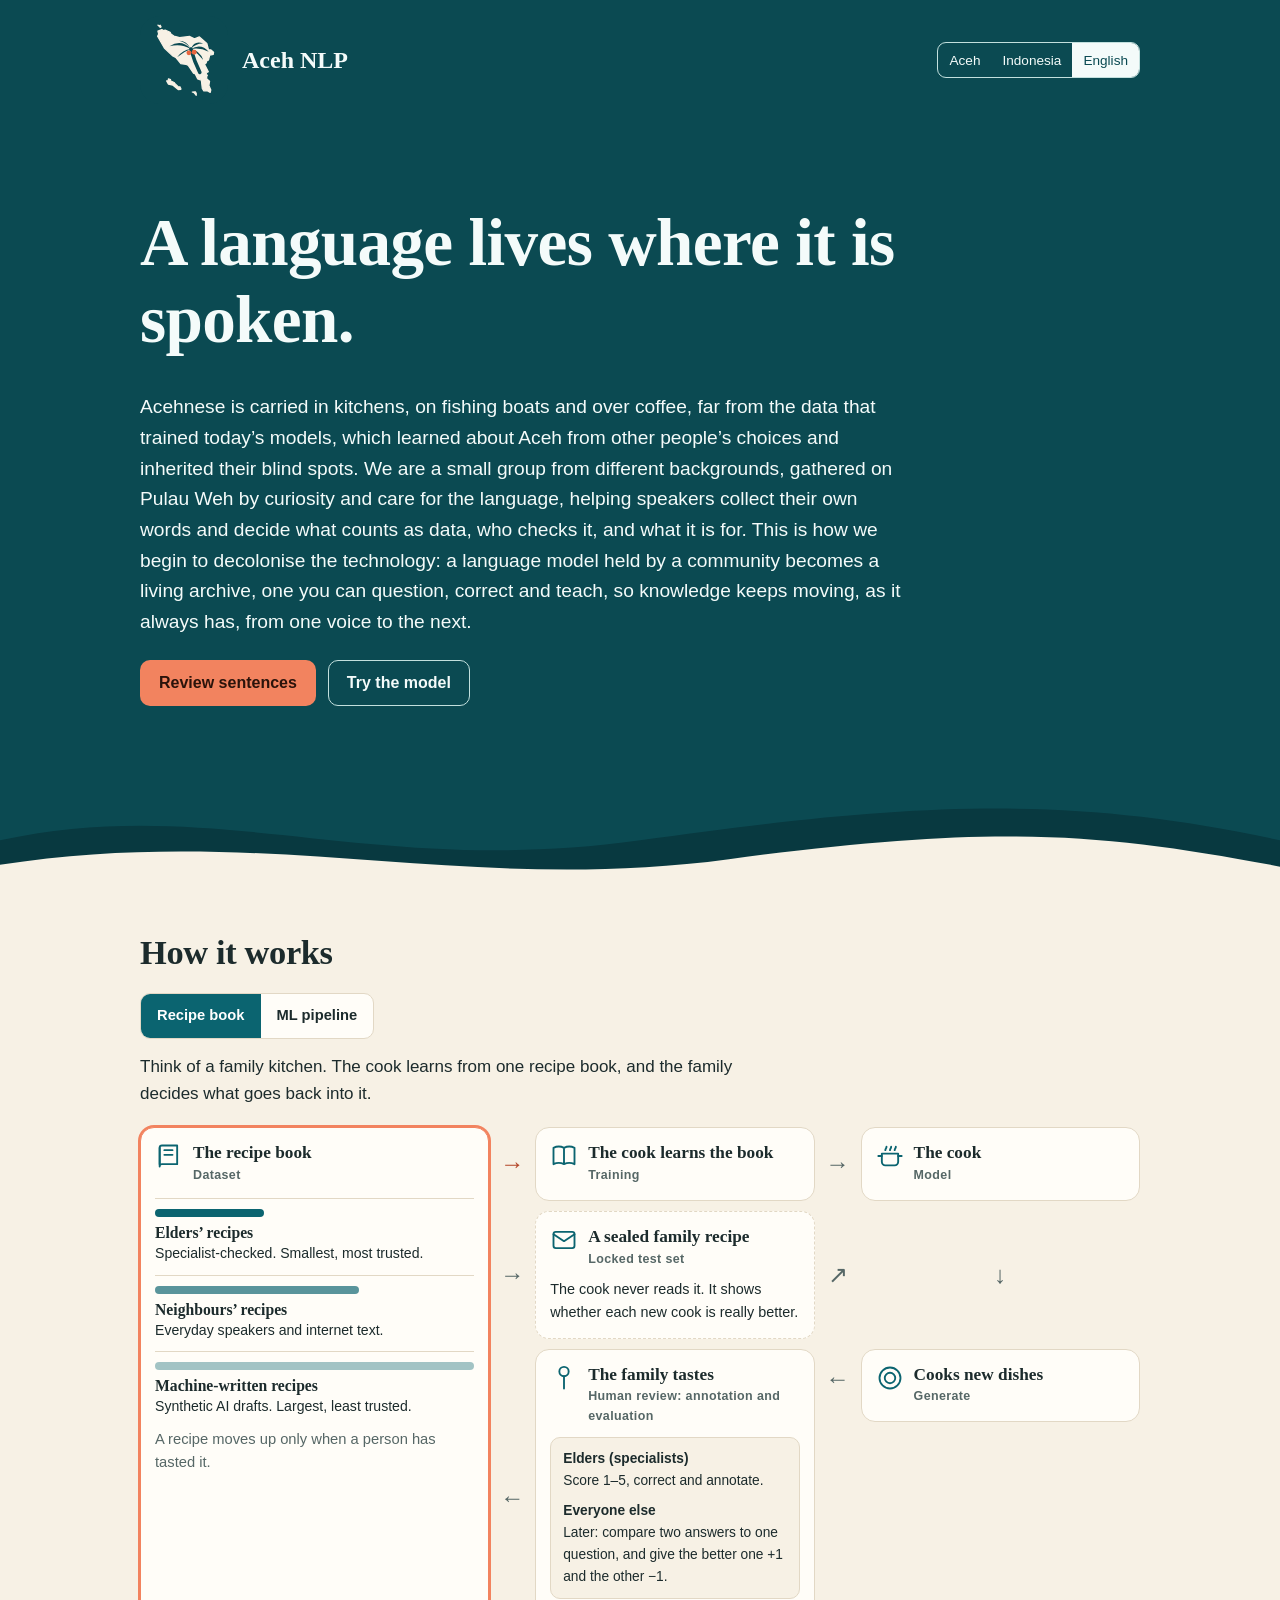
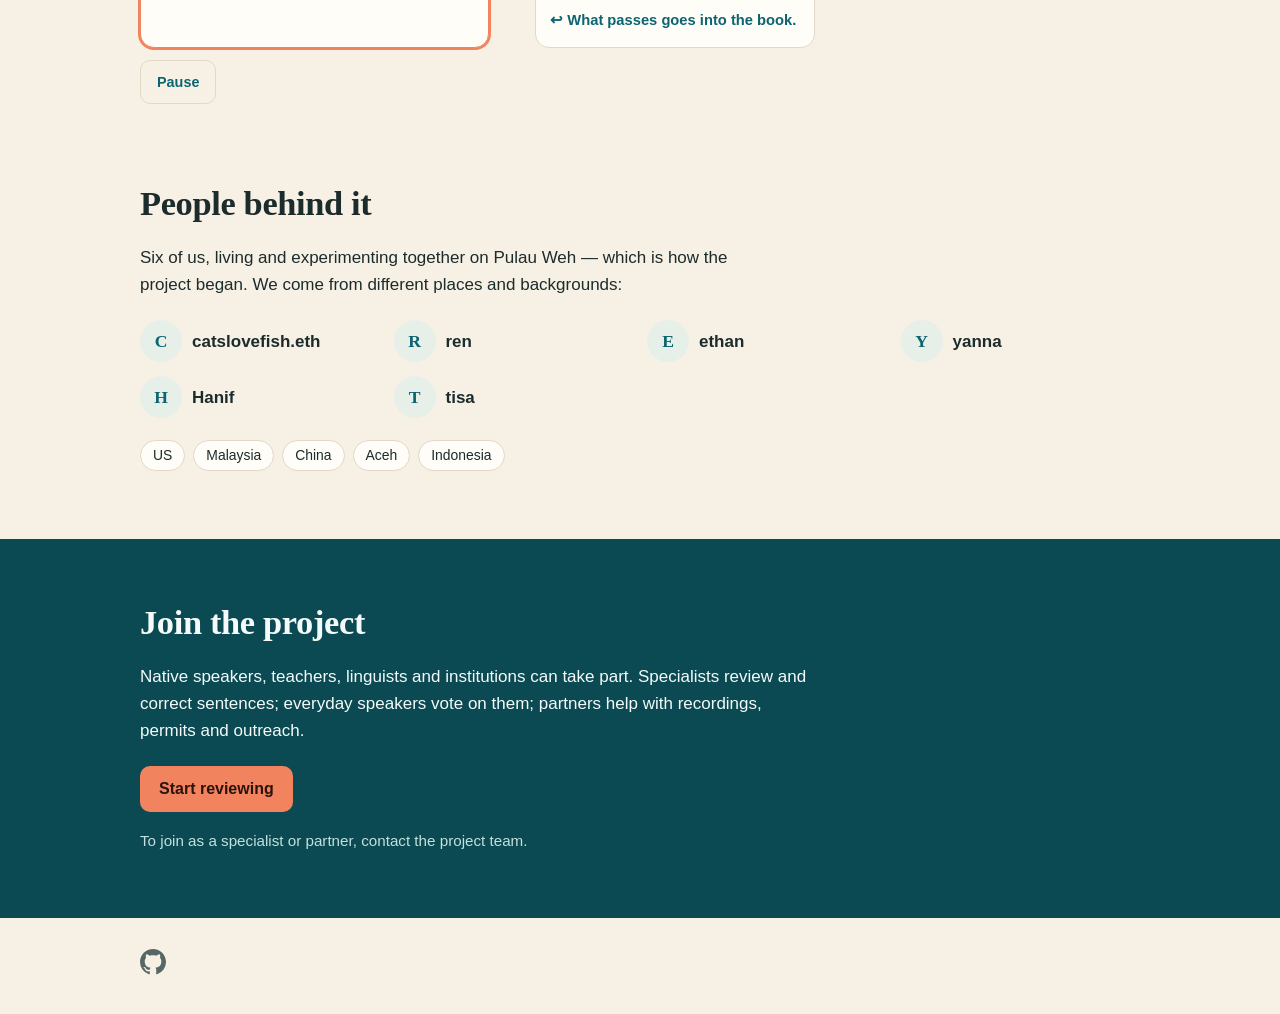
==== index.html @ 9fabf51b "Show review to specialists only, with a notice for everyone else Removes the +1/-1 controls from the" ====
<!doctype html>
<html lang="en">
<head>
<meta charset="utf-8">
<meta name="viewport" content="width=device-width, initial-scale=1">
<title>Aceh NLP</title>
<meta name="description" content="A language lives where it is spoken. A local-first project where Acehnese speakers gather their own words and decide what counts as data.">
<meta name="theme-color" content="#0b4a52">
<link rel="icon" type="image/svg+xml" href="/icon.svg">
<link rel="stylesheet" href="/style.css">
</head>
<body class="landing">
<div class="hero">
  <header class="topbar wrap">
    <a class="brand" href="/"><img src="/icon.svg" alt="" width="88" height="88"><span data-i18n="site.title">Aceh NLP</span></a>
    <nav>
      <span id="lang-switch" class="lang-switch" role="group" aria-label="Language"></span>
    </nav>
  </header>
  <p id="draft-notice" class="notice wrap-notice" hidden data-i18n="draft.notice">This Acehnese text is an AI draft awaiting correction by native speakers. If something is wrong, please help us fix it.</p>
  <div class="hero-body wrap">
    <h1 data-i18n="hero.title">A language lives where it is spoken.</h1>
    <p class="lead" data-i18n="hero.lead">Acehnese is carried in kitchens, on fishing boats and over coffee, far from the data that trained today’s models, which learned about Aceh from other people’s choices and inherited their blind spots. We are a small group from different backgrounds, gathered on Pulau Weh by curiosity and care for the language, helping speakers collect their own words and decide what counts as data, who checks it, and what it is for. This is how we begin to decolonise the technology: a language model held by a community becomes a living archive, one you can question, correct and teach, so knowledge keeps moving, as it always has, from one voice to the next.</p>
    <p class="cta-row">
      <a class="button coral" href="/app/#review" data-i18n="nav.review">Review sentences</a>
      <a class="button ghost" href="/app/#try" data-i18n="nav.try">Try the model</a>
    </p>
  </div>
  <svg class="shore" viewBox="0 0 1440 150" preserveAspectRatio="none" aria-hidden="true">
    <path class="wave-back" d="M0 92 C 240 42 420 132 720 92 S 1200 42 1440 92 V136 H0 Z"/>
    <path class="wave-front" d="M0 118 C 300 74 520 150 820 112 S 1240 84 1440 120 V170 H0 Z"/>
  </svg>
</div>

<main>
  <section id="how" class="wrap">
    <h2 data-i18n="how.title">How it works</h2>
    <input type="radio" name="how-view" id="view-story" class="sr-only" checked>
    <input type="radio" name="how-view" id="view-ml" class="sr-only">
    <div class="view-switch">
      <span class="sr-only" data-i18n="loop.view.label">View</span>
      <label for="view-story" data-i18n="loop.view.story">Recipe book</label>
      <label for="view-ml" data-i18n="loop.view.ml">ML pipeline</label>
    </div>
    <p class="step-text v-story" data-i18n="loop.intro">Think of a family kitchen. The cook learns from one recipe book, and the family decides what goes back into it.</p>
    <p class="step-text v-ml" data-i18n="loop.ml.intro">The same loop in standard machine-learning terms.</p>
    <div id="loop" class="flow">
      <article class="flow-box f-book" data-step="0">
        <div class="flow-head"><svg class="flow-icon" viewBox="0 0 24 24" aria-hidden="true"><path d="M4 5a2 2 0 0 1 2-2h13v16H6a2 2 0 0 0-2 2z"/><path d="M4 19V5"/><path d="M8 7h7M8 11h7"/></svg><div><h3 class="v-story" data-i18n="loop.book.title">The recipe book</h3><p class="flow-plain v-story" data-i18n="loop.book.plain">Dataset</p><h3 class="v-ml" data-i18n="loop.book.plain">Dataset</h3></div></div>
        <ul class="tabs-list">
          <li><span class="tab-bar" style="--w:34%"></span><b class="v-story" data-i18n="loop.t1.title">Elders’ recipes</b><b class="v-ml" data-i18n="loop.ml.t1">Layer 1: specialist</b><span data-i18n="loop.t1.text">Specialist-checked. Smallest, most trusted.</span></li>
          <li><span class="tab-bar" style="--w:64%"></span><b class="v-story" data-i18n="loop.t2.title">Neighbours’ recipes</b><b class="v-ml" data-i18n="loop.ml.t2">Layer 2: everyday</b><span data-i18n="loop.t2.text">Everyday speakers and internet text.</span></li>
          <li><span class="tab-bar" style="--w:100%"></span><b class="v-story" data-i18n="loop.t3.title">Machine-written recipes</b><b class="v-ml" data-i18n="loop.ml.t3">Layer 3: synthetic</b><span data-i18n="loop.t3.text">Synthetic AI drafts. Largest, least trusted.</span></li>
        </ul>
        <p class="muted flow-note v-story" data-i18n="loop.book.note">A recipe moves up only when a person has tasted it.</p>
        <p class="muted flow-note v-ml" data-i18n="loop.ml.note">A sentence moves up a layer only after human review.</p>
      </article>
      <span class="flow-arrow a1" data-from="0" aria-hidden="true"></span>
      <article class="flow-box f-learn" data-step="1"><div class="flow-head"><svg class="flow-icon" viewBox="0 0 24 24" aria-hidden="true"><path d="M3 5c3-1.5 6-1.5 9 0v14c-3-1.5-6-1.5-9 0zM21 5c-3-1.5-6-1.5-9 0v14c3-1.5 6-1.5 9 0z"/></svg><div><h3 class="v-story" data-i18n="loop.learn.title">The cook learns the book</h3><p class="flow-plain v-story" data-i18n="loop.learn.plain">Training</p><h3 class="v-ml" data-i18n="loop.learn.plain">Training</h3></div></div></article>
      <span class="flow-arrow a2" data-from="1" aria-hidden="true"></span>
      <article class="flow-box f-cook" data-step="2"><div class="flow-head"><svg class="flow-icon" viewBox="0 0 24 24" aria-hidden="true"><path d="M5 10h14v7a3 3 0 0 1-3 3H8a3 3 0 0 1-3-3z"/><path d="M2 12h3M19 12h3M8 7c0-1.5 1-1.5 1-3M12 7c0-1.5 1-1.5 1-3M16 7c0-1.5 1-1.5 1-3"/></svg><div><h3 class="v-story" data-i18n="loop.cook.title">The cook</h3><p class="flow-plain v-story" data-i18n="loop.cook.plain">Model</p><h3 class="v-ml" data-i18n="loop.cook.plain">Model</h3></div></div></article>
      <span class="flow-arrow a3" data-from="3" aria-hidden="true"></span>
      <article class="flow-box f-seal" data-step="3">
        <div class="flow-head"><svg class="flow-icon" viewBox="0 0 24 24" aria-hidden="true"><rect x="3" y="5" width="18" height="14" rx="2"/><path d="M3 7l9 6 9-6"/></svg><div><h3 class="v-story" data-i18n="loop.seal.title">A sealed family recipe</h3><p class="flow-plain v-story" data-i18n="loop.seal.plain">Locked test set</p><h3 class="v-ml" data-i18n="loop.seal.plain">Locked test set</h3></div></div>
        <p class="flow-text v-story" data-i18n="loop.seal.text">The cook never reads it. It shows whether each new cook is really better.</p>
        <p class="flow-text v-ml" data-i18n="loop.ml.seal">Held back from training. Scores each new model.</p>
      </article>
      <span class="flow-arrow a4" data-from="3" aria-hidden="true"></span>
      <span class="flow-arrow a5" data-from="2" aria-hidden="true"></span>
      <article class="flow-box f-dish" data-step="4"><div class="flow-head"><svg class="flow-icon" viewBox="0 0 24 24" aria-hidden="true"><circle cx="12" cy="12" r="9"/><circle cx="12" cy="12" r="4.5"/></svg><div><h3 class="v-story" data-i18n="loop.dish.title">Cooks new dishes</h3><p class="flow-plain v-story" data-i18n="loop.dish.plain">Generate</p><h3 class="v-ml" data-i18n="loop.dish.plain">Generate</h3></div></div></article>
      <span class="flow-arrow a7" data-from="4" aria-hidden="true"></span>
      <article class="flow-box f-taste" data-step="5">
        <div class="flow-head"><svg class="flow-icon" viewBox="0 0 24 24" aria-hidden="true"><ellipse cx="12" cy="6.5" rx="4" ry="4"/><path d="M12 10.5V21"/></svg><div><h3 class="v-story" data-i18n="loop.taste.title">The family tastes</h3><p class="flow-plain v-story" data-i18n="loop.taste.plain">Human review: annotation and evaluation</p><h3 class="v-ml" data-i18n="loop.taste.plain">Human review: annotation and evaluation</h3></div></div>
        <div class="taste-box">
          <p><b class="v-story" data-i18n="loop.elders.title">Elders (specialists)</b><b class="v-ml" data-i18n="loop.ml.elders">Specialists</b><span data-i18n="loop.elders.text">Score 1–5, correct and annotate.</span></p>
          <p><b class="v-story" data-i18n="loop.others.title">Everyone else</b><b class="v-ml" data-i18n="loop.ml.others">Everyday speakers</b><span data-i18n="loop.others.text">Later: compare two answers to one question, and give the better one +1 and the other −1.</span></p>
        </div>
        <p class="flow-return"><span aria-hidden="true">↩</span> <span class="v-story" data-i18n="loop.return">What passes goes into the book.</span><span class="v-ml" data-i18n="loop.ml.return">Reviewed data returns to the dataset.</span></p>
      </article>
      <span class="flow-arrow a6" data-from="5" aria-hidden="true"></span>
    </div>
    <button type="button" id="loop-toggle" class="loop-toggle" data-i18n="loop.pause">Pause</button>
  </section>

  <section id="people" class="wrap">
    <h2 data-i18n="people.title">People behind it</h2>
    <p class="narrow-text" data-i18n="people.intro">Six of us, living and experimenting together on Pulau Weh — which is how the project began. We come from different places and backgrounds:</p>
    <ul class="people">
      <li><span class="avatar" aria-hidden="true">C</span>catslovefish.eth</li>
      <li><span class="avatar" aria-hidden="true">R</span>ren</li>
      <li><span class="avatar" aria-hidden="true">E</span>ethan</li>
      <li><span class="avatar" aria-hidden="true">Y</span>yanna</li>
      <li><span class="avatar" aria-hidden="true">H</span>Hanif</li>
      <li><span class="avatar" aria-hidden="true">T</span>tisa</li>
    </ul>
    <p class="tags"><span>US</span><span>Malaysia</span><span>China</span><span>Aceh</span><span>Indonesia</span></p>
  </section>

  <section id="join" class="join">
    <div class="wrap narrow">
      <h2 data-i18n="join.title">Join the project</h2>
      <p data-i18n="join.p">Native speakers, teachers, linguists and institutions can take part. Specialists review and correct sentences; everyday speakers vote on them; partners help with recordings, permits and outreach.</p>
      <p class="cta-row"><a class="button coral" href="/app/#review" data-i18n="join.cta">Start reviewing</a></p>
      <p class="join-contact" data-i18n="join.contact">To join as a specialist or partner, contact the project team.</p>
    </div>
  </section>
</main>

<footer class="site-footer wrap">
  <a class="github-link" href="https://github.com/orgs/aceh-nlp/repositories" aria-label="GitHub" title="GitHub">
    <svg viewBox="0 0 16 16" width="26" height="26" aria-hidden="true"><path fill="currentColor" d="M8 0c4.42 0 8 3.58 8 8a8.013 8.013 0 0 1-5.45 7.59c-.4.08-.55-.17-.55-.38 0-.27.01-1.13.01-2.2 0-.75-.25-1.23-.54-1.48 1.78-.2 3.65-.88 3.65-3.95 0-.88-.31-1.59-.82-2.15.08-.2.36-1.02-.08-2.12 0 0-.67-.22-2.2.82-.64-.18-1.32-.27-2-.27-.68 0-1.36.09-2 .27-1.53-1.03-2.2-.82-2.2-.82-.44 1.1-.16 1.92-.08 2.12-.51.56-.82 1.28-.82 2.15 0 3.06 1.86 3.75 3.64 3.95-.23.2-.44.55-.51 1.07-.46.21-1.61.55-2.33-.66-.15-.24-.6-.83-1.23-.82-.67.01-.27.38.01.53.34.19.73.9.82 1.13.16.45.68 1.31 2.69.94 0 .67.01 1.3.01 1.49 0 .21-.15.45-.55.38A7.995 7.995 0 0 1 0 8c0-4.42 3.58-8 8-8Z"/></svg>
  </a>
</footer>
<script src="/strings.js"></script>
<script src="/loop.js"></script>
</body>
</html>
---- style.css ----
/* Island: deep sea teal, warm sand, coral. System fonts only, so the page stays
   light on mobile data and every Acehnese diacritic renders. */
:root {
  --sea: #0b4a52; --sea-deep: #083940; --on-sea: #f4fbfa; --on-sea-muted: #c3e0de;
  --coral: #f2835f; --on-coral: #2b130b;
  --bg: #f7f1e5; --card: #fffdf8; --fg: #1c2b2c; --muted: #566766;
  --accent: #0b6470; --on-accent: #ffffff; --border: #e2d8c5; --tint: #e7efe9;
  --coral-ink: #b4472a;
  --serif: "Iowan Old Style", "Palatino Linotype", Palatino, Georgia, serif;
  --sans: -apple-system, "Segoe UI", Roboto, "Helvetica Neue", Arial, sans-serif;
}
@media (prefers-color-scheme: dark) {
  :root {
    --bg: #0e1f21; --card: #162d30; --fg: #eef4f2; --muted: #a2b6b4;
    --accent: #6fd0c8; --on-accent: #06282b; --border: #2b4649; --tint: #1b383b;
    --coral-ink: #f2835f;
  }
}
* { box-sizing: border-box; }
html { -webkit-text-size-adjust: 100%; }
body { margin: 0; background: var(--bg); color: var(--fg); font: 17px/1.6 var(--sans); }
[hidden] { display: none !important; }
.wrap { max-width: 1040px; margin-inline: auto; padding-inline: 20px; }
/* Same left edge as every other section; only the line length is limited. */
.narrow > * { max-width: 680px; }
.narrow-text { max-width: 640px; }
h1, h2 { font-family: var(--serif); font-weight: 600; line-height: 1.15; letter-spacing: -.01em; }
h2 { font-size: clamp(1.6rem, 4vw, 2.15rem); margin: 0 0 .6em; }
h3 { font-size: 1rem; margin: 18px 0 4px; }
section { padding-block: clamp(24px, 4vw, 40px); }
.muted { color: var(--muted); font-size: .92rem; }
a { color: var(--accent); }
:focus-visible { outline: 3px solid var(--accent); outline-offset: 2px; }
.hero :focus-visible, .join :focus-visible { outline-color: var(--on-sea); }

/* buttons */
button, .button {
  display: inline-flex; align-items: center; justify-content: center; min-height: 46px;
  padding: 10px 18px; border: 1px solid transparent; border-radius: 10px; text-align: center;
  background: var(--accent); color: var(--on-accent); font: 600 1rem var(--sans);
  text-decoration: none; cursor: pointer;
}
button:hover, .button:hover { filter: brightness(1.08); }
button:disabled { opacity: .5; cursor: default; filter: none; }
.button.coral { background: var(--coral); color: var(--on-coral); }
.button.ghost { background: transparent; color: var(--on-sea); border-color: var(--on-sea-muted); }
.linklike { background: none; color: var(--accent); padding: 4px 0; min-height: 0; font-weight: 500; }
.cta-row { display: flex; gap: 12px; flex-wrap: wrap; margin-top: 22px; }

/* top bar */
.topbar { display: flex; justify-content: space-between; align-items: center; gap: 10px 16px; flex-wrap: wrap; padding-block: 16px; }
.topbar nav { display: flex; align-items: center; gap: 8px 18px; flex-wrap: wrap; }
.topbar nav a { text-decoration: none; font-weight: 500; }
.brand { display: inline-flex; align-items: center; gap: 14px; font: 700 1.5rem var(--serif); text-decoration: none; color: inherit; }
.brand img { display: block; border-radius: 19px; }
.lang-switch { display: inline-flex; border: 1px solid var(--border); border-radius: 9px; overflow: hidden; }
.lang-switch button {
  min-height: 34px; padding: 4px 11px; border: 0; border-radius: 0; font-size: .85rem; font-weight: 500;
  background: transparent; color: inherit;
}
.lang-switch button[aria-pressed="true"] { background: var(--accent); color: var(--on-accent); }

/* hero */
.hero { position: relative; background: var(--sea); color: var(--on-sea); }
.hero .topbar nav a, .hero .brand { color: var(--on-sea); }
.hero .lang-switch { border-color: var(--on-sea-muted); }
.hero .lang-switch button[aria-pressed="true"] { background: var(--on-sea); color: var(--sea); }
.hero-body { padding-block: clamp(32px, 8vw, 84px) clamp(96px, 15vw, 170px); }
.hero h1 { font-size: clamp(2.3rem, 7vw, 4.2rem); margin: 0 0 .5em; max-width: 13em; }
.lead { font-size: clamp(1.05rem, 2.2vw, 1.2rem); max-width: 40em; color: var(--on-sea); margin: 0; }
.shore { position: absolute; inset: auto 0 -2px; width: 100%; height: clamp(60px, 11vw, 150px); display: block; overflow: visible; }
.wave-back { fill: var(--sea-deep); }
.wave-front { fill: var(--bg); }
.notice {
  background: var(--card); color: var(--fg); border: 1px solid var(--border); border-left: 4px solid var(--coral);
  border-radius: 8px; padding: 10px 14px; font-size: .92rem;
}
.wrap-notice { max-width: 1000px; margin: 4px auto 0; width: calc(100% - 40px); }

/* sample review */
.demo-card, #card {
  background: var(--card); border: 1px solid var(--border); border-radius: 16px; padding: clamp(20px, 4vw, 32px);
}
.eyebrow { margin: 0 0 8px; font-size: .78rem; font-weight: 700; letter-spacing: .07em; text-transform: uppercase; color: var(--muted); }
.sentence { font: 600 clamp(1.45rem, 4.2vw, 2rem)/1.3 var(--serif); margin: 0 0 8px; overflow-wrap: anywhere; }
.demo-question { margin: 20px 0 0; font-weight: 600; }
.demo-votes { display: flex; gap: 10px; margin: 10px 0 0; }
.button.vote { flex: 1; font-size: 1.15rem; }

/* "How it works": the recipe book loop, laid out like the training diagram */
.sr-only { position: absolute; width: 1px; height: 1px; margin: -1px; padding: 0; overflow: hidden; clip-path: inset(50%); white-space: nowrap; border: 0; }
/* the view switch is two radio buttons, so it works without JavaScript */
#view-story:checked ~ .v-ml, #view-story:checked ~ .flow .v-ml,
#view-ml:checked ~ .v-story, #view-ml:checked ~ .flow .v-story { display: none; }
.view-switch { display: inline-flex; margin-bottom: 14px; border: 1px solid var(--border); border-radius: 10px; overflow: hidden; background: var(--card); }
.view-switch label { margin: 0; padding: 9px 16px; min-height: 44px; display: flex; align-items: center; font-weight: 600; font-size: .92rem; cursor: pointer; }
#view-story:checked ~ .view-switch label[for="view-story"],
#view-ml:checked ~ .view-switch label[for="view-ml"] { background: var(--accent); color: var(--on-accent); }
#view-story:focus-visible ~ .view-switch label[for="view-story"],
#view-ml:focus-visible ~ .view-switch label[for="view-ml"] { outline: 3px solid var(--coral); outline-offset: -3px; }
.step-text { margin: 0 0 20px; max-width: 640px; }
.flow {
  display: grid; gap: 10px 8px; align-items: stretch;
  grid-template-columns: minmax(230px, 1.25fr) 30px minmax(0, 1fr) 30px minmax(0, 1fr);
  grid-template-areas:
    "book a1 learn a2 cook"
    "book a3 seal  a4 a5"
    "book a6 taste a7 dish";
}
.f-book { grid-area: book; } .f-learn { grid-area: learn; } .f-cook { grid-area: cook; }
.f-seal { grid-area: seal; } .f-dish { grid-area: dish; } .f-taste { grid-area: taste; }
.a1 { grid-area: a1; } .a2 { grid-area: a2; } .a3 { grid-area: a3; } .a4 { grid-area: a4; }
.a5 { grid-area: a5; } .a6 { grid-area: a6; } .a7 { grid-area: a7; }
.flow-box {
  min-width: 0; background: var(--card); border: 1px solid var(--border); border-radius: 14px; padding: 14px;
  transition: border-color .3s ease, box-shadow .3s ease;
}
.flow-box.is-current { border-color: var(--coral); box-shadow: 0 0 0 2px var(--coral); }
.f-seal { border-style: dashed; }
.f-dish { align-self: start; }
.flow-head { display: flex; gap: 10px; align-items: flex-start; }
.flow-head h3 { margin: 0; font: 600 1.08rem/1.25 var(--serif); }
.flow-icon { flex: none; width: 28px; height: 28px; fill: none; stroke: var(--accent); stroke-width: 1.6; stroke-linecap: round; stroke-linejoin: round; }
.flow-plain { margin: 2px 0 0; font-size: .78rem; font-weight: 600; letter-spacing: .03em; color: var(--muted); }
.flow-text { margin: 8px 0 0; font-size: .9rem; }
.tabs-list { list-style: none; margin: 12px 0 8px; padding: 0; display: grid; gap: 10px; }
.tabs-list li { display: block; padding-top: 10px; border-top: 1px solid var(--border); font-size: .88rem; }
.tabs-list b { display: block; font: 600 .98rem var(--serif); }
.tab-bar { display: block; height: 8px; width: var(--w); margin-bottom: 7px; border-radius: 4px; background: var(--accent); }
.tabs-list li:nth-child(2) .tab-bar { opacity: .68; }
.tabs-list li:nth-child(3) .tab-bar { opacity: .38; }
.flow-note { margin: 10px 0 0; }
.taste-box { display: grid; gap: 8px; margin-top: 10px; padding: 10px 12px; background: var(--bg); border: 1px solid var(--border); border-radius: 10px; }
.taste-box p { margin: 0; font-size: .86rem; }
.taste-box b { display: block; }
.flow-return { margin: 10px 0 0; font-weight: 600; font-size: .92rem; color: var(--accent); }
.flow-arrow { display: grid; place-items: center; color: var(--muted); font-size: 1.5rem; line-height: 1; transition: color .3s ease; }
.flow-arrow::before { content: "→"; }
.flow-arrow.is-current { color: var(--coral-ink); }
.a3::before { content: "→"; }
.a4::before { content: "↗"; }
.a5::before { content: "↓"; }
.a6::before, .a7::before { content: "←"; }
.a7 { align-items: start; padding-top: 18px; }
.loop-toggle { display: none; margin: 12px 0 0; min-height: 44px; padding: 6px 16px; background: transparent; color: var(--accent); border-color: var(--border); font-size: .9rem; }
.flow.is-animated + .loop-toggle { display: inline-flex; }
@media (max-width: 860px) {
  .flow {
    grid-template-columns: minmax(0, 1fr); gap: 6px;
    grid-template-areas: "book" "a1" "learn" "a2" "cook" "a5" "dish" "a7" "taste" "seal";
  }
  .a3, .a4, .a6 { display: none; }
  .flow-arrow::before, .a5::before, .a7::before { content: "↓"; }
  .f-seal { margin-top: 12px; }
  .a7 { padding-top: 0; }
}

/* people */
.people { list-style: none; padding: 0; margin: 22px 0; display: grid; grid-template-columns: repeat(auto-fill, minmax(190px, 1fr)); gap: 14px; }
.people li { display: flex; align-items: center; gap: 10px; font-weight: 600; min-width: 0; overflow-wrap: anywhere; }
.avatar { flex: none; width: 42px; height: 42px; border-radius: 50%; display: grid; place-items: center; background: var(--tint); color: var(--accent); font: 600 1.1rem var(--serif); }
.tags { display: flex; flex-wrap: wrap; gap: 8px; margin: 0; }
.tags span { padding: 3px 12px; border: 1px solid var(--border); border-radius: 999px; background: var(--card); font-size: .87rem; }

/* join band */
.join { background: var(--sea); color: var(--on-sea); margin-top: 28px; padding-block: clamp(36px, 7vw, 64px); }
.join-contact { color: var(--on-sea-muted); font-size: .95rem; margin-bottom: 0; }
.site-footer { display: flex; flex-wrap: wrap; gap: 8px 20px; padding-block: 22px 30px; font-size: .88rem; }
.github-link { display: inline-flex; align-items: center; justify-content: center; width: 44px; height: 44px; margin-left: -9px; color: var(--muted); }
.github-link:hover { color: var(--accent); }

/* tool page */
.tool .topbar { border-bottom: 1px solid var(--border); }
.tool .wrap { max-width: 760px; }
.tool .brand { color: var(--fg); }
.tool .topbar nav a { color: var(--accent); }
.tool .wrap-notice { max-width: 720px; margin-top: 12px; }
#whoami { margin-top: 10px; min-height: 1.2em; }
.tabs { display: flex; gap: 6px; margin-top: 8px; border-bottom: 1px solid var(--border); }
.tabs [role=tab] {
  min-height: 44px; border: 0; border-bottom: 3px solid transparent; border-radius: 0;
  background: transparent; color: var(--muted); padding: 8px 14px;
}
.tabs [role=tab][aria-selected="true"] { color: var(--fg); border-bottom-color: var(--coral); }
.tool section { padding-block: 22px 8px; }
.tool h2 { font-size: 1.55rem; }
label { display: block; margin: 14px 0; font-weight: 500; }
input, select, textarea {
  width: 100%; padding: 11px 12px; margin-top: 5px; min-height: 46px;
  border: 1px solid var(--border); border-radius: 10px; background: var(--card); color: var(--fg); font: 400 1rem var(--sans);
}
input[type=file] { padding: 9px; }
.cards { list-style: none; padding: 0; margin: 0; display: grid; gap: 10px; }
.cards button {
  width: 100%; justify-content: space-between; gap: 12px; text-align: left; padding: 14px 16px;
  background: var(--card); color: var(--fg); border-color: var(--border); font-weight: 600;
}
.cards small { color: var(--muted); font-weight: 400; white-space: nowrap; }
.chip { display: inline-block; margin-right: 8px; padding: 1px 8px; border-radius: 999px; background: var(--tint); color: var(--accent); font-size: .78rem; font-weight: 600; }
details { margin: 22px 0; }
summary { cursor: pointer; color: var(--accent); font-weight: 500; }
.progress { height: 6px; margin: 8px 0 4px; border-radius: 3px; background: var(--tint); overflow: hidden; }
.progress span { display: block; height: 100%; width: 0; background: var(--coral); transition: width .2s; }
@media (prefers-reduced-motion: reduce) { .progress span { transition: none; } }
#card { margin-top: 12px; }
.meta { display: flex; flex-wrap: wrap; gap: 4px 14px; margin: 0 0 12px; font-size: .84rem; color: var(--muted); }
.field { margin: 10px 0 0; font-size: .97rem; }
.field b { display: block; font-size: .76rem; letter-spacing: .05em; text-transform: uppercase; color: var(--muted); }
.rate-row { display: flex; gap: 10px; margin: 18px 0 6px; }
.rate-row button { flex: 1; min-width: 0; min-height: 54px; padding-inline: 4px; font-size: 1.2rem; }
pre { white-space: pre-wrap; overflow-wrap: anywhere; font: 1rem/1.6 var(--sans); }

/* phones */
@media (max-width: 620px) {
  .cta-row .button { flex: 1 1 150px; }
}
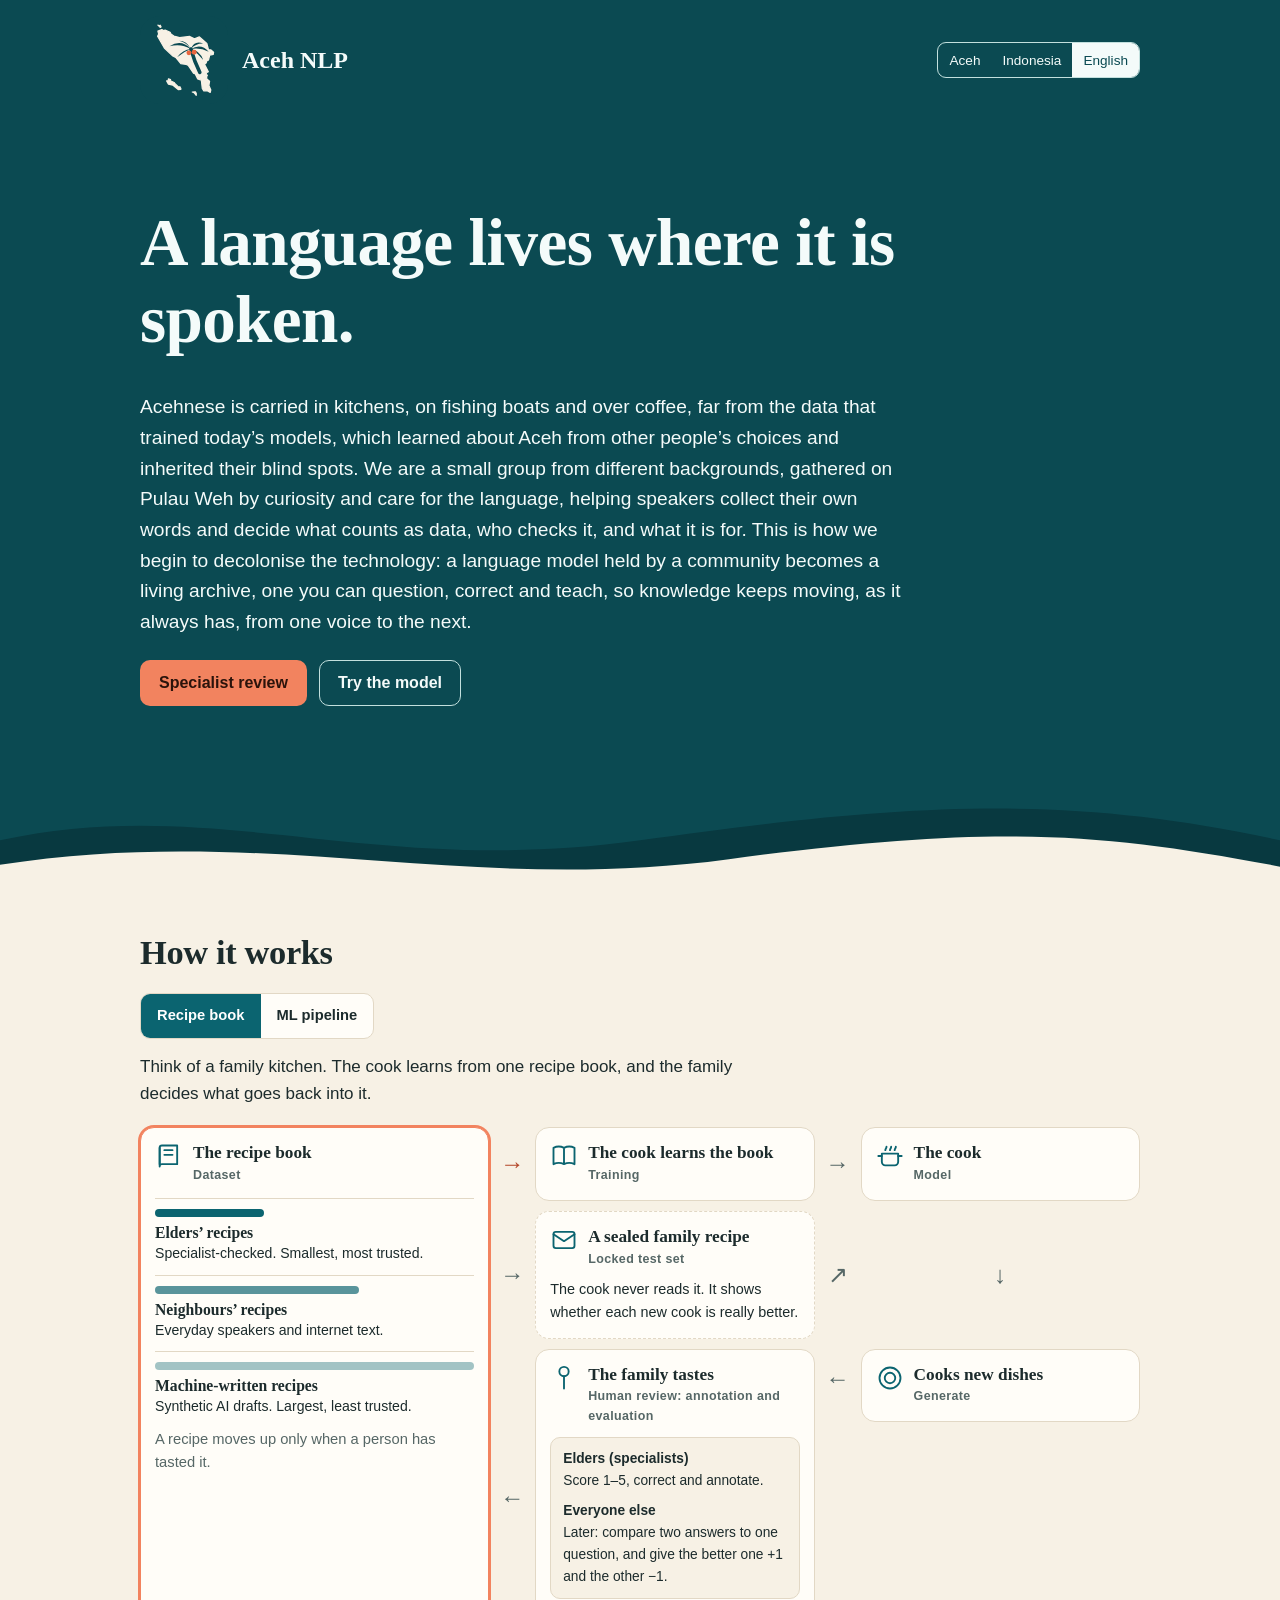
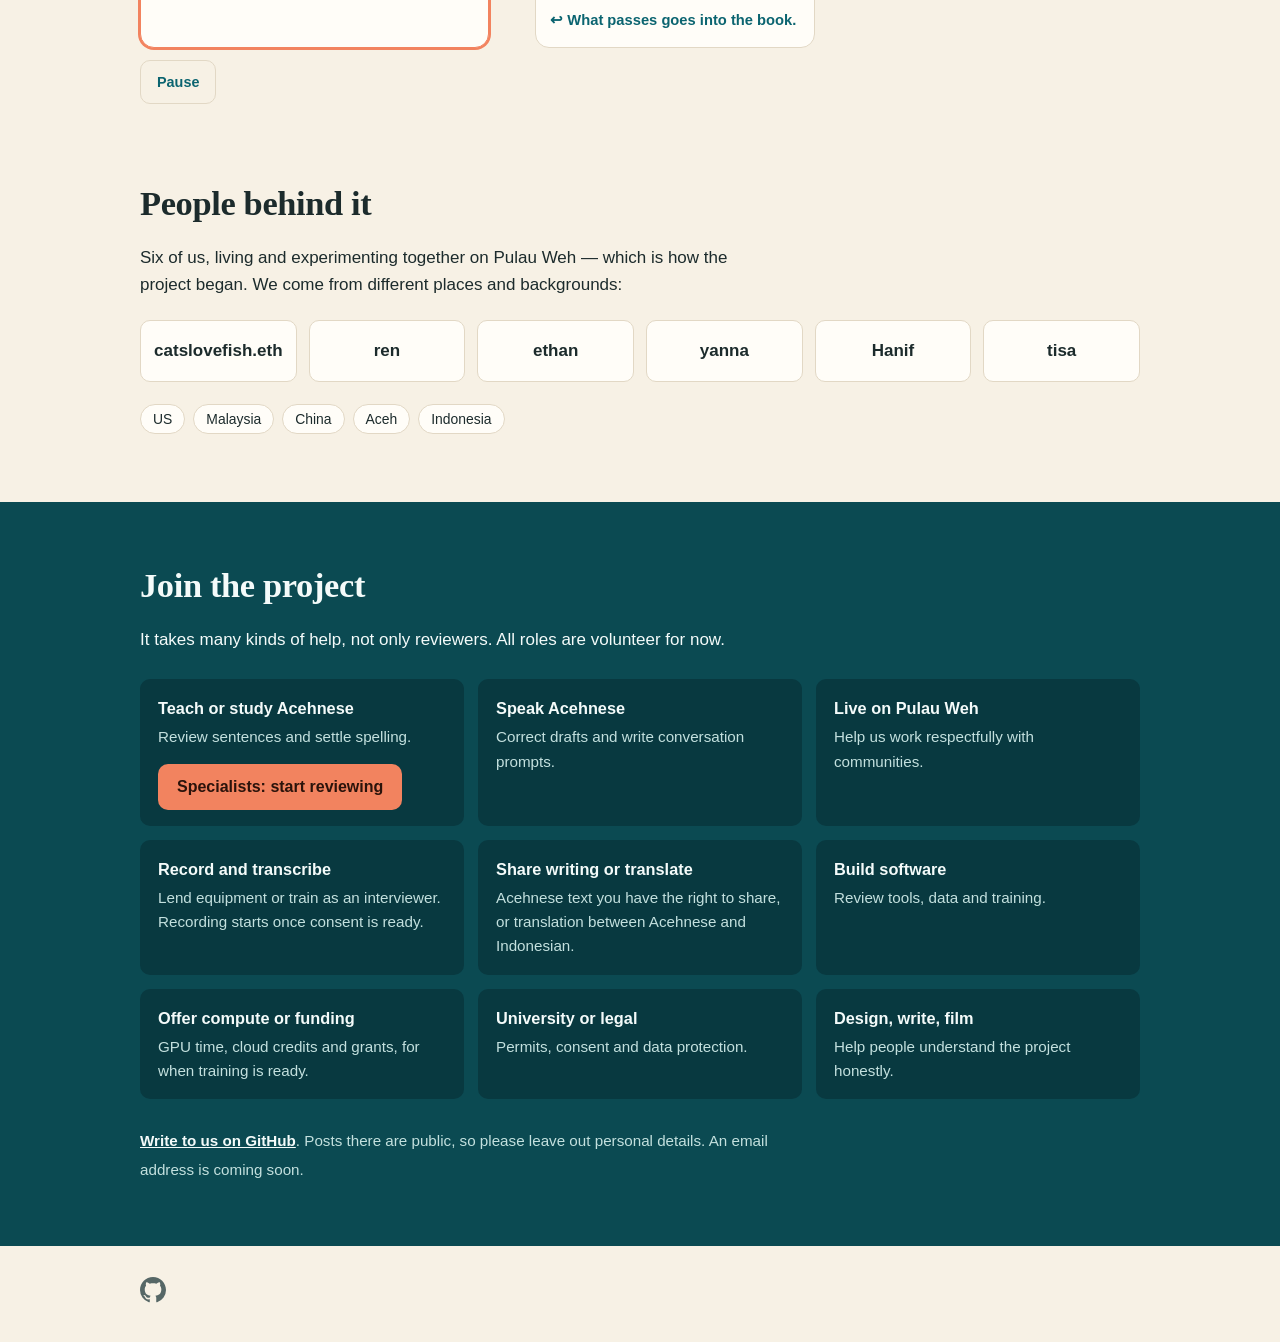
==== commit a1192063: "List what the project needs in Join; team cards show names only Join now has nine role cards in thre" ====
--- a/index.html
+++ b/index.html
@@ -22,7 +22,7 @@
     <h1 data-i18n="hero.title">A language lives where it is spoken.</h1>
     <p class="lead" data-i18n="hero.lead">Acehnese is carried in kitchens, on fishing boats and over coffee, far from the data that trained today’s models, which learned about Aceh from other people’s choices and inherited their blind spots. We are a small group from different backgrounds, gathered on Pulau Weh by curiosity and care for the language, helping speakers collect their own words and decide what counts as data, who checks it, and what it is for. This is how we begin to decolonise the technology: a language model held by a community becomes a living archive, one you can question, correct and teach, so knowledge keeps moving, as it always has, from one voice to the next.</p>
     <p class="cta-row">
-      <a class="button coral" href="/app/#review" data-i18n="nav.review">Review sentences</a>
+      <a class="button coral" href="/app/#review" data-i18n="nav.review">Specialist review</a>
       <a class="button ghost" href="/app/#try" data-i18n="nav.try">Try the model</a>
     </p>
   </div>
@@ -86,22 +86,60 @@
     <h2 data-i18n="people.title">People behind it</h2>
     <p class="narrow-text" data-i18n="people.intro">Six of us, living and experimenting together on Pulau Weh — which is how the project began. We come from different places and backgrounds:</p>
     <ul class="people">
-      <li><span class="avatar" aria-hidden="true">C</span>catslovefish.eth</li>
-      <li><span class="avatar" aria-hidden="true">R</span>ren</li>
-      <li><span class="avatar" aria-hidden="true">E</span>ethan</li>
-      <li><span class="avatar" aria-hidden="true">Y</span>yanna</li>
-      <li><span class="avatar" aria-hidden="true">H</span>Hanif</li>
-      <li><span class="avatar" aria-hidden="true">T</span>tisa</li>
+      <li>catslovefish.eth</li>
+      <li>ren</li>
+      <li>ethan</li>
+      <li>yanna</li>
+      <li>Hanif</li>
+      <li>tisa</li>
     </ul>
     <p class="tags"><span>US</span><span>Malaysia</span><span>China</span><span>Aceh</span><span>Indonesia</span></p>
   </section>
 
   <section id="join" class="join">
-    <div class="wrap narrow">
+    <div class="wrap">
       <h2 data-i18n="join.title">Join the project</h2>
-      <p data-i18n="join.p">Native speakers, teachers, linguists and institutions can take part. Specialists review and correct sentences; everyday speakers vote on them; partners help with recordings, permits and outreach.</p>
-      <p class="cta-row"><a class="button coral" href="/app/#review" data-i18n="join.cta">Start reviewing</a></p>
-      <p class="join-contact" data-i18n="join.contact">To join as a specialist or partner, contact the project team.</p>
+      <p class="narrow-text" data-i18n="join.p">It takes many kinds of help, not only reviewers. All roles are volunteer for now.</p>
+      <ul class="roles">
+        <li>
+          <h3 data-i18n="join.teach.title">Teach or study Acehnese</h3>
+          <p data-i18n="join.teach.text">Review sentences and settle spelling.</p>
+          <a class="button coral" href="/app/#review" data-i18n="join.cta">Specialists: start reviewing</a>
+        </li>
+        <li>
+          <h3 data-i18n="join.speak.title">Speak Acehnese</h3>
+          <p data-i18n="join.speak.text">Correct drafts and write conversation prompts.</p>
+        </li>
+        <li>
+          <h3 data-i18n="join.local.title">Live on Pulau Weh</h3>
+          <p data-i18n="join.local.text">Help us work respectfully with communities.</p>
+        </li>
+        <li>
+          <h3 data-i18n="join.record.title">Record and transcribe</h3>
+          <p data-i18n="join.record.text">Lend equipment or train as an interviewer. Recording starts once consent is ready.</p>
+        </li>
+        <li>
+          <h3 data-i18n="join.write.title">Share writing or translate</h3>
+          <p data-i18n="join.write.text">Acehnese text you have the right to share, or translation between Acehnese and Indonesian.</p>
+        </li>
+        <li>
+          <h3 data-i18n="join.build.title">Build software</h3>
+          <p data-i18n="join.build.text">Review tools, data and training.</p>
+        </li>
+        <li>
+          <h3 data-i18n="join.compute.title">Offer compute or funding</h3>
+          <p data-i18n="join.compute.text">GPU time, cloud credits and grants, for when training is ready.</p>
+        </li>
+        <li>
+          <h3 data-i18n="join.legal.title">University or legal</h3>
+          <p data-i18n="join.legal.text">Permits, consent and data protection.</p>
+        </li>
+        <li>
+          <h3 data-i18n="join.story.title">Design, write, film</h3>
+          <p data-i18n="join.story.text">Help people understand the project honestly.</p>
+        </li>
+      </ul>
+      <p class="join-contact narrow-text"><a href="https://github.com/aceh-nlp/frontend/issues/new" rel="noopener" data-i18n="join.contact.link">Write to us on GitHub</a>. <span data-i18n="join.contact">Posts there are public, so please leave out personal details. An email address is coming soon.</span></p>
     </div>
   </section>
 </main>
--- a/style.css
+++ b/style.css
@@ -21,8 +21,6 @@
 body { margin: 0; background: var(--bg); color: var(--fg); font: 17px/1.6 var(--sans); }
 [hidden] { display: none !important; }
 .wrap { max-width: 1040px; margin-inline: auto; padding-inline: 20px; }
-/* Same left edge as every other section; only the line length is limited. */
-.narrow > * { max-width: 680px; }
 .narrow-text { max-width: 640px; }
 h1, h2 { font-family: var(--serif); font-weight: 600; line-height: 1.15; letter-spacing: -.01em; }
 h2 { font-size: clamp(1.6rem, 4vw, 2.15rem); margin: 0 0 .6em; }
@@ -156,15 +154,20 @@
 }
 
 /* people */
-.people { list-style: none; padding: 0; margin: 22px 0; display: grid; grid-template-columns: repeat(auto-fill, minmax(190px, 1fr)); gap: 14px; }
-.people li { display: flex; align-items: center; gap: 10px; font-weight: 600; min-width: 0; overflow-wrap: anywhere; }
-.avatar { flex: none; width: 42px; height: 42px; border-radius: 50%; display: grid; place-items: center; background: var(--tint); color: var(--accent); font: 600 1.1rem var(--serif); }
+.people { list-style: none; padding: 0; margin: 22px 0; display: grid; grid-template-columns: repeat(auto-fill, minmax(150px, 1fr)); gap: 12px; }
+.people li { padding: 16px 12px; border: 1px solid var(--border); border-radius: 10px; background: var(--card); text-align: center; font-weight: 600; min-width: 0; overflow-wrap: anywhere; }
 .tags { display: flex; flex-wrap: wrap; gap: 8px; margin: 0; }
 .tags span { padding: 3px 12px; border: 1px solid var(--border); border-radius: 999px; background: var(--card); font-size: .87rem; }
 
 /* join band */
 .join { background: var(--sea); color: var(--on-sea); margin-top: 28px; padding-block: clamp(36px, 7vw, 64px); }
+.roles { list-style: none; padding: 0; margin: 26px 0; display: grid; grid-template-columns: repeat(auto-fill, minmax(260px, 1fr)); gap: 14px; }
+.roles li { display: flex; flex-direction: column; align-items: flex-start; padding: 16px 18px; border-radius: 10px; background: var(--sea-deep); min-width: 0; }
+.roles h3 { margin: 0 0 4px; font-size: 1.02rem; }
+.roles p { margin: 0; color: var(--on-sea-muted); font-size: .95rem; }
+.roles .button { margin-top: 14px; }
 .join-contact { color: var(--on-sea-muted); font-size: .95rem; margin-bottom: 0; }
+.join-contact a { display: inline-block; padding-block: 4px; color: var(--on-sea); font-weight: 600; }
 .site-footer { display: flex; flex-wrap: wrap; gap: 8px 20px; padding-block: 22px 30px; font-size: .88rem; }
 .github-link { display: inline-flex; align-items: center; justify-content: center; width: 44px; height: 44px; margin-left: -9px; color: var(--muted); }
 .github-link:hover { color: var(--accent); }
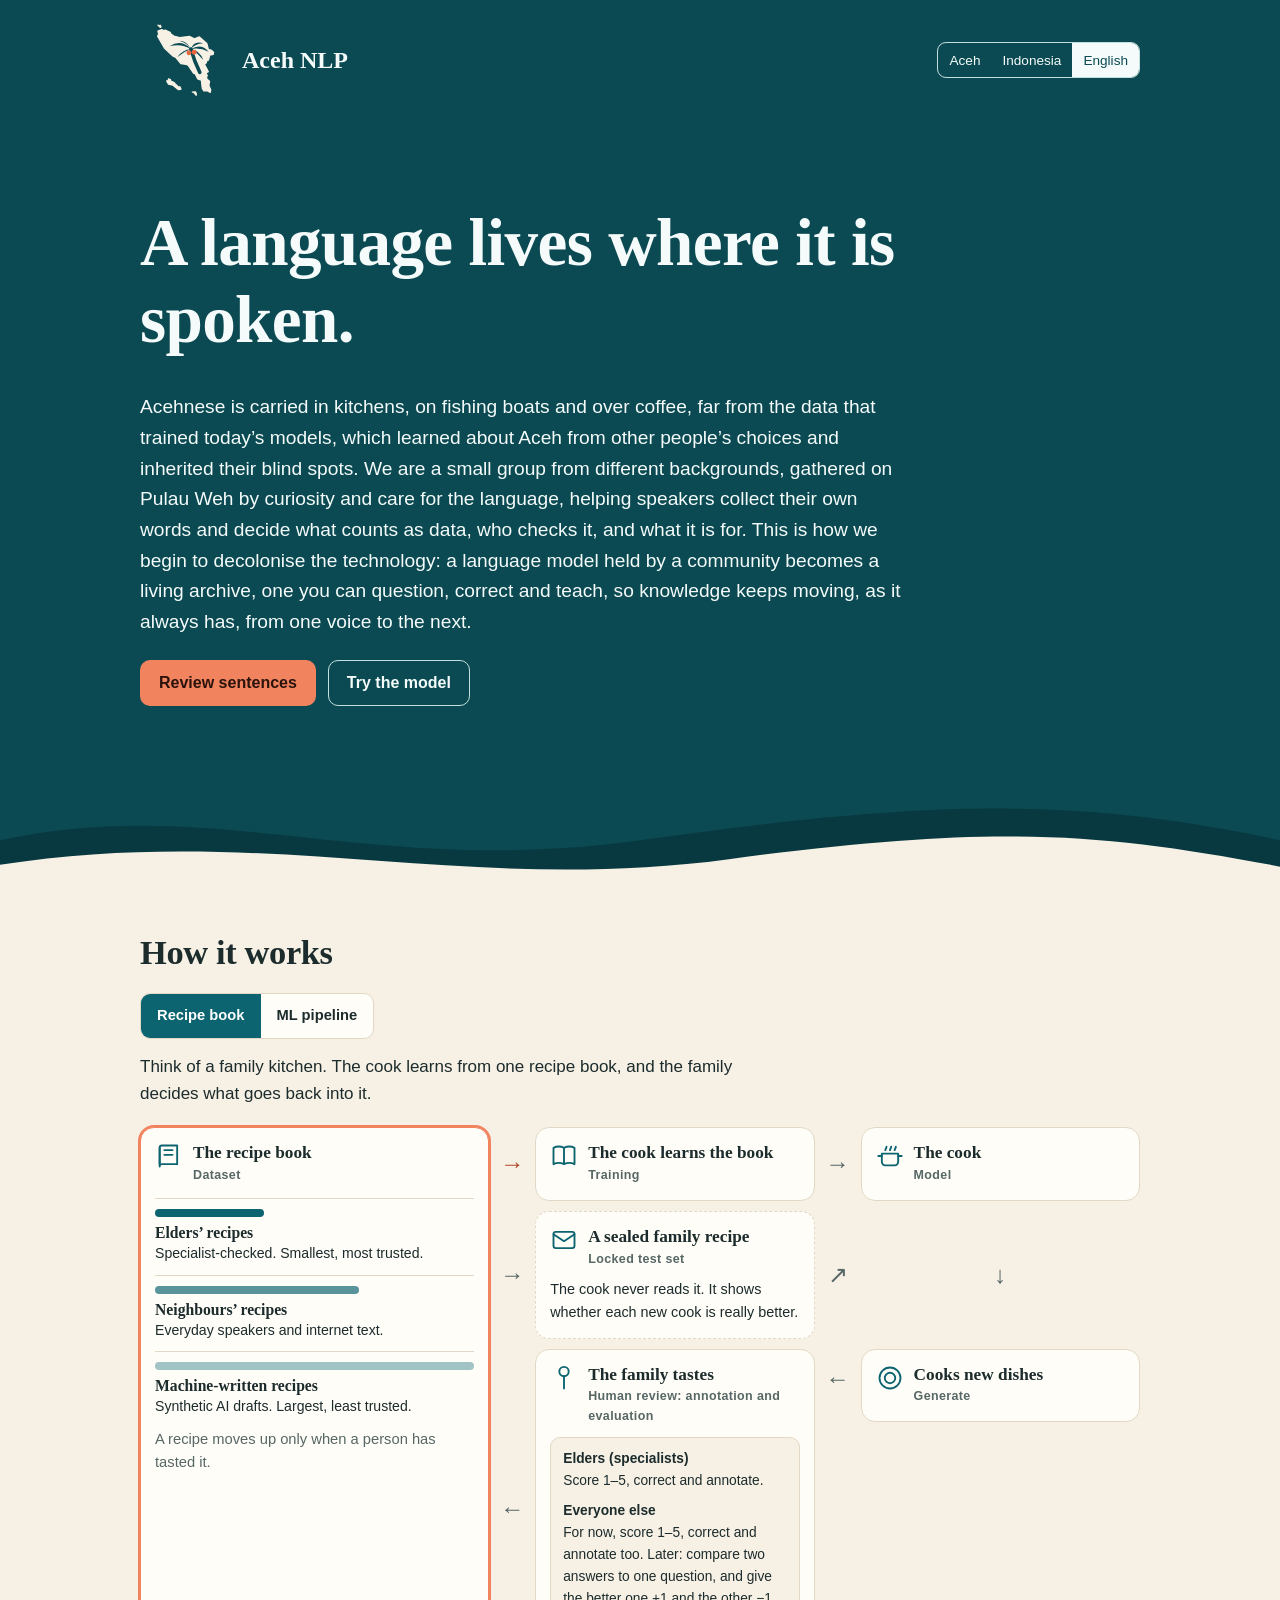
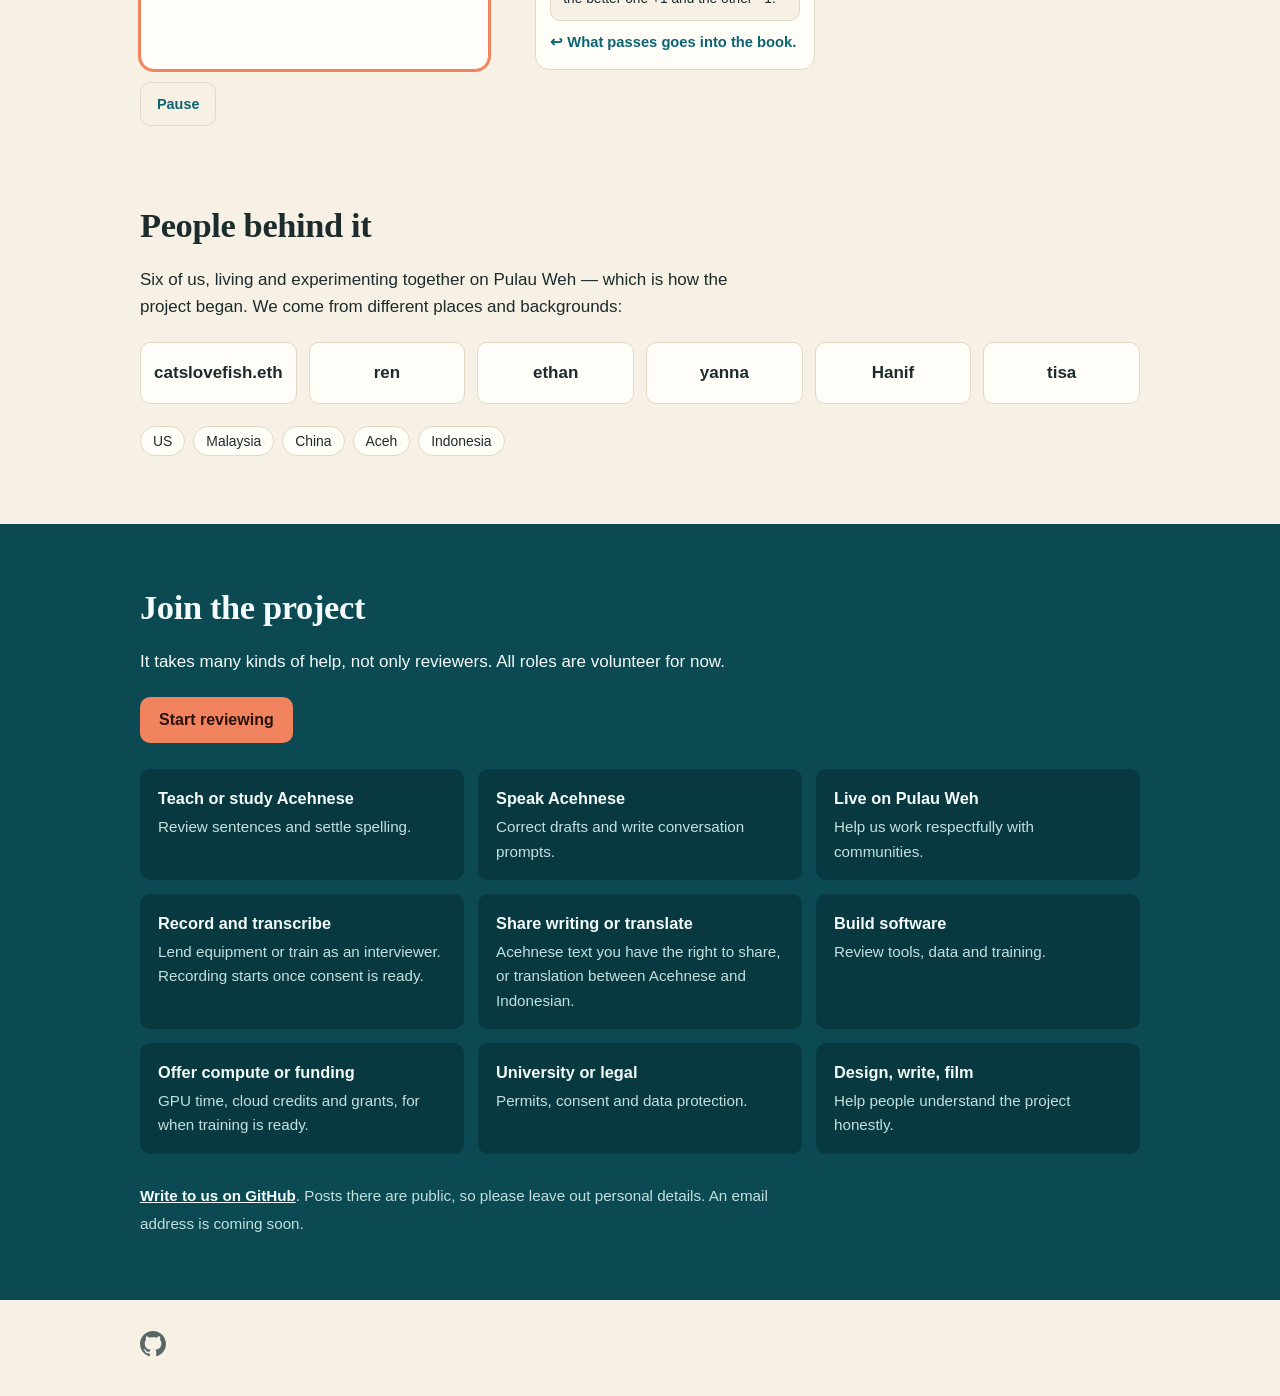
==== commit 149bc2c2: "Sign in with an emailed code, open to anyone The sign-in form now asks for an email, then the six-di" ====
--- a/index.html
+++ b/index.html
@@ -22,7 +22,7 @@
     <h1 data-i18n="hero.title">A language lives where it is spoken.</h1>
     <p class="lead" data-i18n="hero.lead">Acehnese is carried in kitchens, on fishing boats and over coffee, far from the data that trained today’s models, which learned about Aceh from other people’s choices and inherited their blind spots. We are a small group from different backgrounds, gathered on Pulau Weh by curiosity and care for the language, helping speakers collect their own words and decide what counts as data, who checks it, and what it is for. This is how we begin to decolonise the technology: a language model held by a community becomes a living archive, one you can question, correct and teach, so knowledge keeps moving, as it always has, from one voice to the next.</p>
     <p class="cta-row">
-      <a class="button coral" href="/app/#review" data-i18n="nav.review">Specialist review</a>
+      <a class="button coral" href="/app/#review" data-i18n="nav.review">Review sentences</a>
       <a class="button ghost" href="/app/#try" data-i18n="nav.try">Try the model</a>
     </p>
   </div>
@@ -73,7 +73,7 @@
         <div class="flow-head"><svg class="flow-icon" viewBox="0 0 24 24" aria-hidden="true"><ellipse cx="12" cy="6.5" rx="4" ry="4"/><path d="M12 10.5V21"/></svg><div><h3 class="v-story" data-i18n="loop.taste.title">The family tastes</h3><p class="flow-plain v-story" data-i18n="loop.taste.plain">Human review: annotation and evaluation</p><h3 class="v-ml" data-i18n="loop.taste.plain">Human review: annotation and evaluation</h3></div></div>
         <div class="taste-box">
           <p><b class="v-story" data-i18n="loop.elders.title">Elders (specialists)</b><b class="v-ml" data-i18n="loop.ml.elders">Specialists</b><span data-i18n="loop.elders.text">Score 1–5, correct and annotate.</span></p>
-          <p><b class="v-story" data-i18n="loop.others.title">Everyone else</b><b class="v-ml" data-i18n="loop.ml.others">Everyday speakers</b><span data-i18n="loop.others.text">Later: compare two answers to one question, and give the better one +1 and the other −1.</span></p>
+          <p><b class="v-story" data-i18n="loop.others.title">Everyone else</b><b class="v-ml" data-i18n="loop.ml.others">Everyday speakers</b><span data-i18n="loop.others.text">For now, score 1–5, correct and annotate too. Later: compare two answers to one question, and give the better one +1 and the other −1.</span></p>
         </div>
         <p class="flow-return"><span aria-hidden="true">↩</span> <span class="v-story" data-i18n="loop.return">What passes goes into the book.</span><span class="v-ml" data-i18n="loop.ml.return">Reviewed data returns to the dataset.</span></p>
       </article>
@@ -100,11 +100,11 @@
     <div class="wrap">
       <h2 data-i18n="join.title">Join the project</h2>
       <p class="narrow-text" data-i18n="join.p">It takes many kinds of help, not only reviewers. All roles are volunteer for now.</p>
+      <p class="cta-row"><a class="button coral" href="/app/#review" data-i18n="join.cta">Start reviewing</a></p>
       <ul class="roles">
         <li>
           <h3 data-i18n="join.teach.title">Teach or study Acehnese</h3>
           <p data-i18n="join.teach.text">Review sentences and settle spelling.</p>
-          <a class="button coral" href="/app/#review" data-i18n="join.cta">Specialists: start reviewing</a>
         </li>
         <li>
           <h3 data-i18n="join.speak.title">Speak Acehnese</h3>
--- a/style.css
+++ b/style.css
@@ -209,6 +209,7 @@
 .meta { display: flex; flex-wrap: wrap; gap: 4px 14px; margin: 0 0 12px; font-size: .84rem; color: var(--muted); }
 .field { margin: 10px 0 0; font-size: .97rem; }
 .field b { display: block; font-size: .76rem; letter-spacing: .05em; text-transform: uppercase; color: var(--muted); }
+.form-error { color: var(--coral-ink); font-weight: 600; }
 .rate-row { display: flex; gap: 10px; margin: 18px 0 6px; }
 .rate-row button { flex: 1; min-width: 0; min-height: 54px; padding-inline: 4px; font-size: 1.2rem; }
 pre { white-space: pre-wrap; overflow-wrap: anywhere; font: 1rem/1.6 var(--sans); }
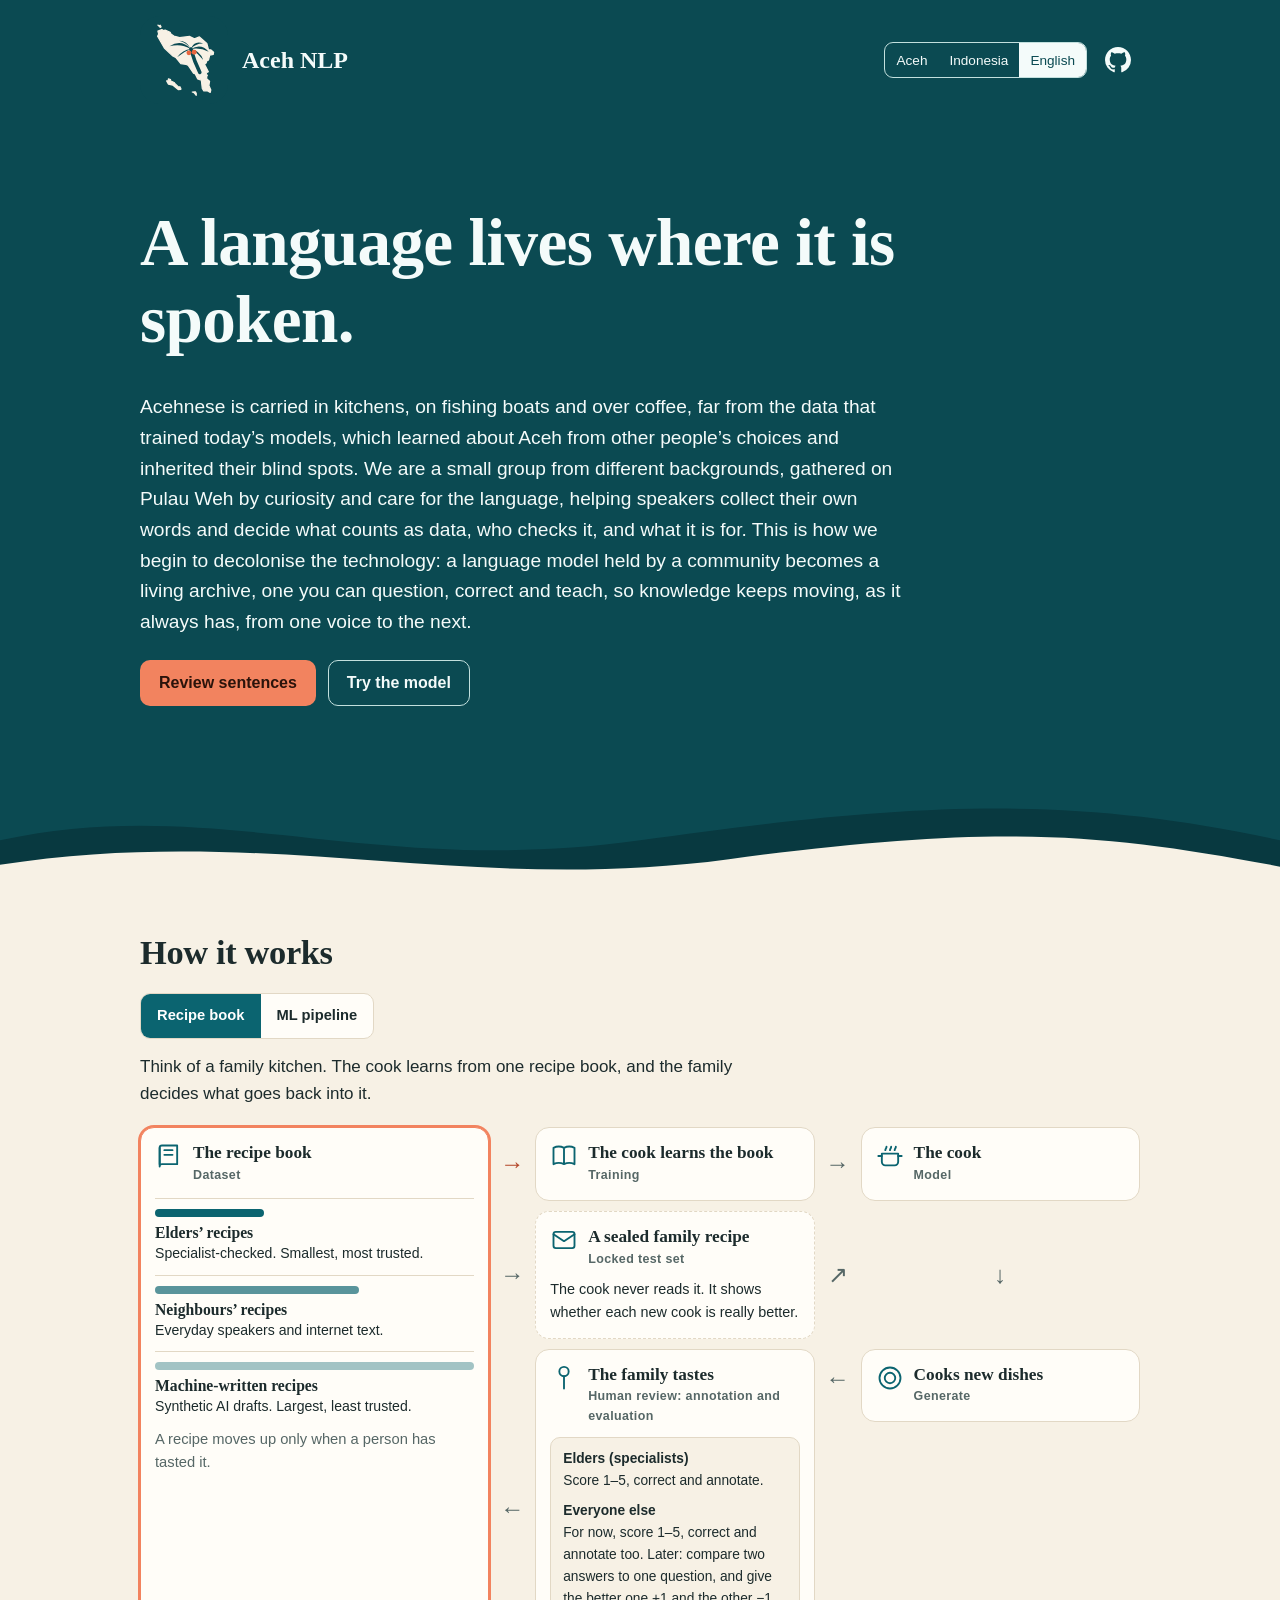
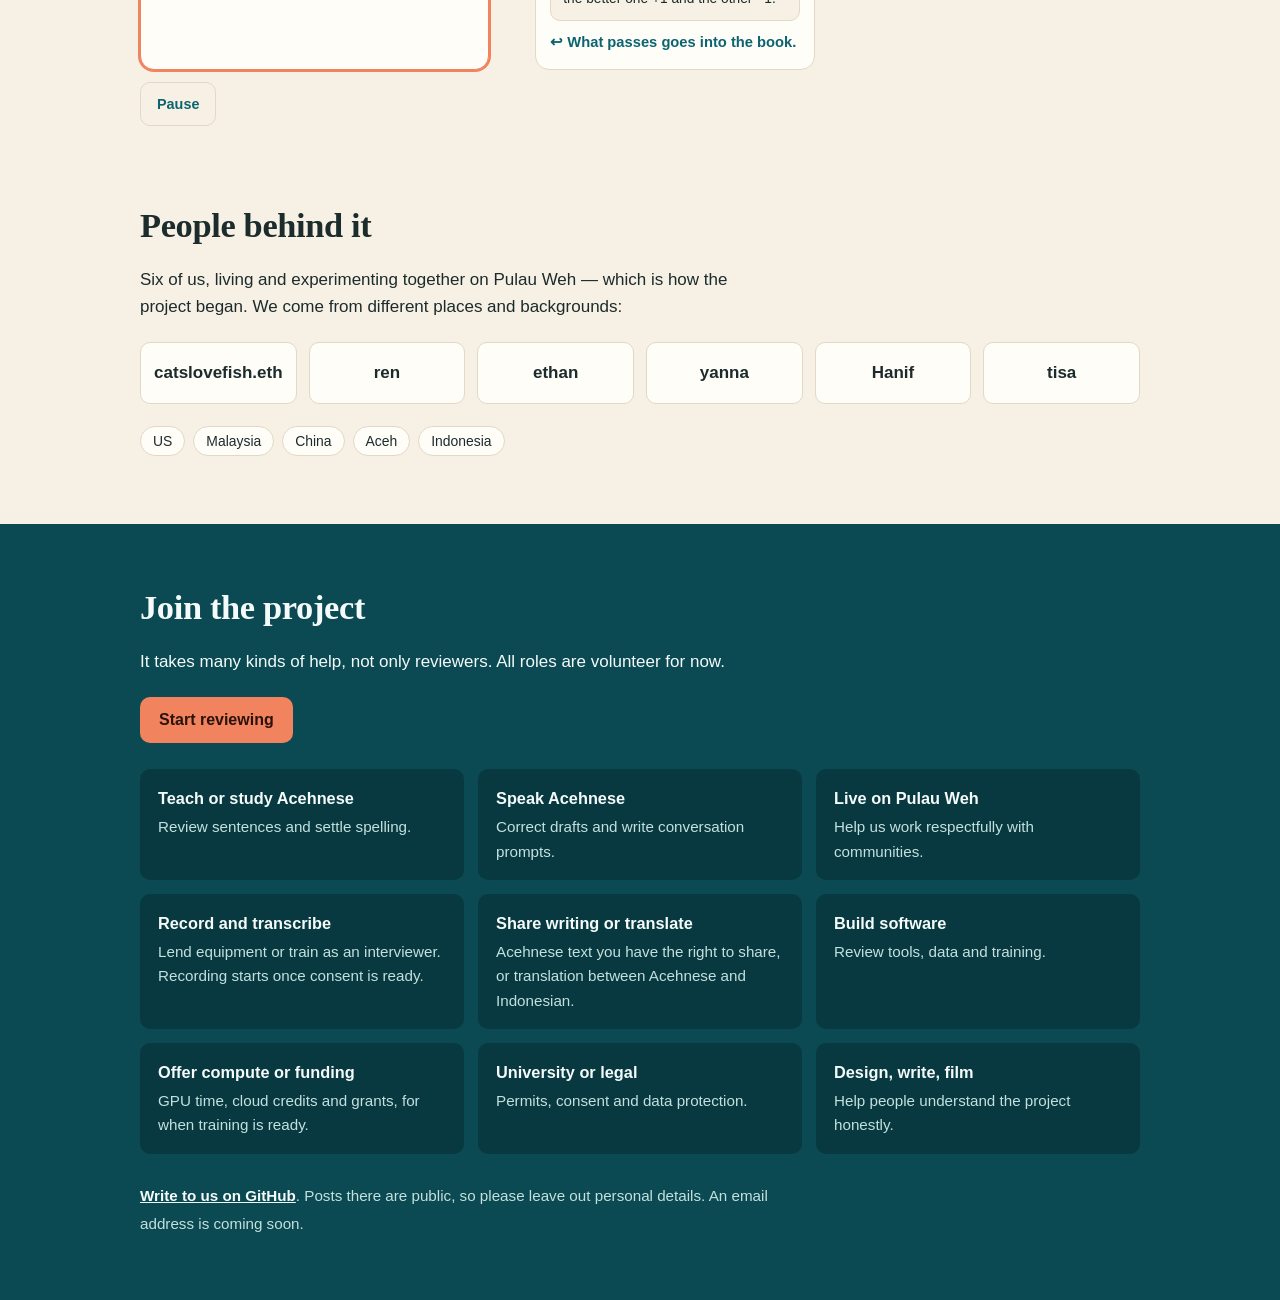
==== commit 063d9052: "Move the GitHub icon to the top of the landing page It sits beside the language switch now, and the " ====
--- a/index.html
+++ b/index.html
@@ -15,6 +15,9 @@
     <a class="brand" href="/"><img src="/icon.svg" alt="" width="88" height="88"><span data-i18n="site.title">Aceh NLP</span></a>
     <nav>
       <span id="lang-switch" class="lang-switch" role="group" aria-label="Language"></span>
+      <a class="github-link" href="https://github.com/orgs/aceh-nlp/repositories" aria-label="GitHub" title="GitHub">
+        <svg viewBox="0 0 16 16" width="26" height="26" aria-hidden="true"><path fill="currentColor" d="M8 0c4.42 0 8 3.58 8 8a8.013 8.013 0 0 1-5.45 7.59c-.4.08-.55-.17-.55-.38 0-.27.01-1.13.01-2.2 0-.75-.25-1.23-.54-1.48 1.78-.2 3.65-.88 3.65-3.95 0-.88-.31-1.59-.82-2.15.08-.2.36-1.02-.08-2.12 0 0-.67-.22-2.2.82-.64-.18-1.32-.27-2-.27-.68 0-1.36.09-2 .27-1.53-1.03-2.2-.82-2.2-.82-.44 1.1-.16 1.92-.08 2.12-.51.56-.82 1.28-.82 2.15 0 3.06 1.86 3.75 3.64 3.95-.23.2-.44.55-.51 1.07-.46.21-1.61.55-2.33-.66-.15-.24-.6-.83-1.23-.82-.67.01-.27.38.01.53.34.19.73.9.82 1.13.16.45.68 1.31 2.69.94 0 .67.01 1.3.01 1.49 0 .21-.15.45-.55.38A7.995 7.995 0 0 1 0 8c0-4.42 3.58-8 8-8Z"/></svg>
+      </a>
     </nav>
   </header>
   <p id="draft-notice" class="notice wrap-notice" hidden data-i18n="draft.notice">This Acehnese text is an AI draft awaiting correction by native speakers. If something is wrong, please help us fix it.</p>
@@ -144,11 +147,6 @@
   </section>
 </main>
 
-<footer class="site-footer wrap">
-  <a class="github-link" href="https://github.com/orgs/aceh-nlp/repositories" aria-label="GitHub" title="GitHub">
-    <svg viewBox="0 0 16 16" width="26" height="26" aria-hidden="true"><path fill="currentColor" d="M8 0c4.42 0 8 3.58 8 8a8.013 8.013 0 0 1-5.45 7.59c-.4.08-.55-.17-.55-.38 0-.27.01-1.13.01-2.2 0-.75-.25-1.23-.54-1.48 1.78-.2 3.65-.88 3.65-3.95 0-.88-.31-1.59-.82-2.15.08-.2.36-1.02-.08-2.12 0 0-.67-.22-2.2.82-.64-.18-1.32-.27-2-.27-.68 0-1.36.09-2 .27-1.53-1.03-2.2-.82-2.2-.82-.44 1.1-.16 1.92-.08 2.12-.51.56-.82 1.28-.82 2.15 0 3.06 1.86 3.75 3.64 3.95-.23.2-.44.55-.51 1.07-.46.21-1.61.55-2.33-.66-.15-.24-.6-.83-1.23-.82-.67.01-.27.38.01.53.34.19.73.9.82 1.13.16.45.68 1.31 2.69.94 0 .67.01 1.3.01 1.49 0 .21-.15.45-.55.38A7.995 7.995 0 0 1 0 8c0-4.42 3.58-8 8-8Z"/></svg>
-  </a>
-</footer>
 <script src="/strings.js"></script>
 <script src="/loop.js"></script>
 </body>
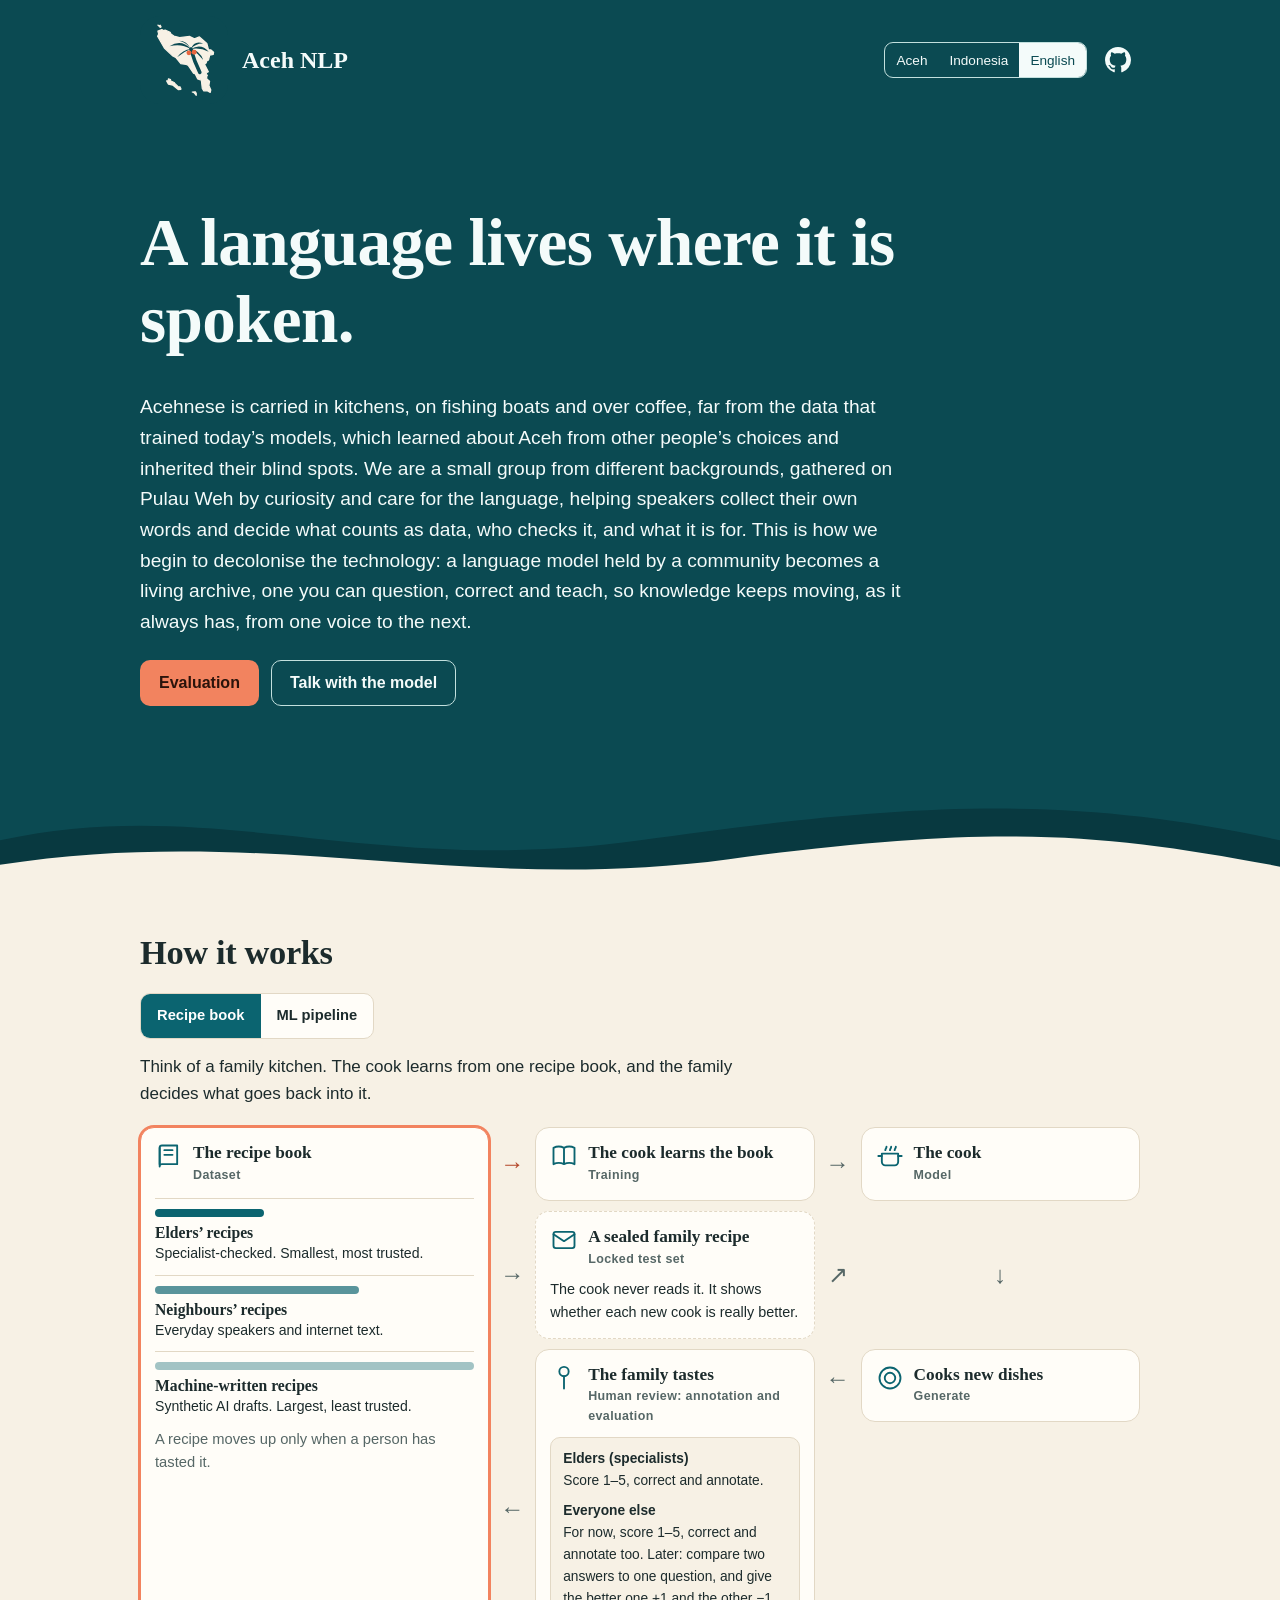
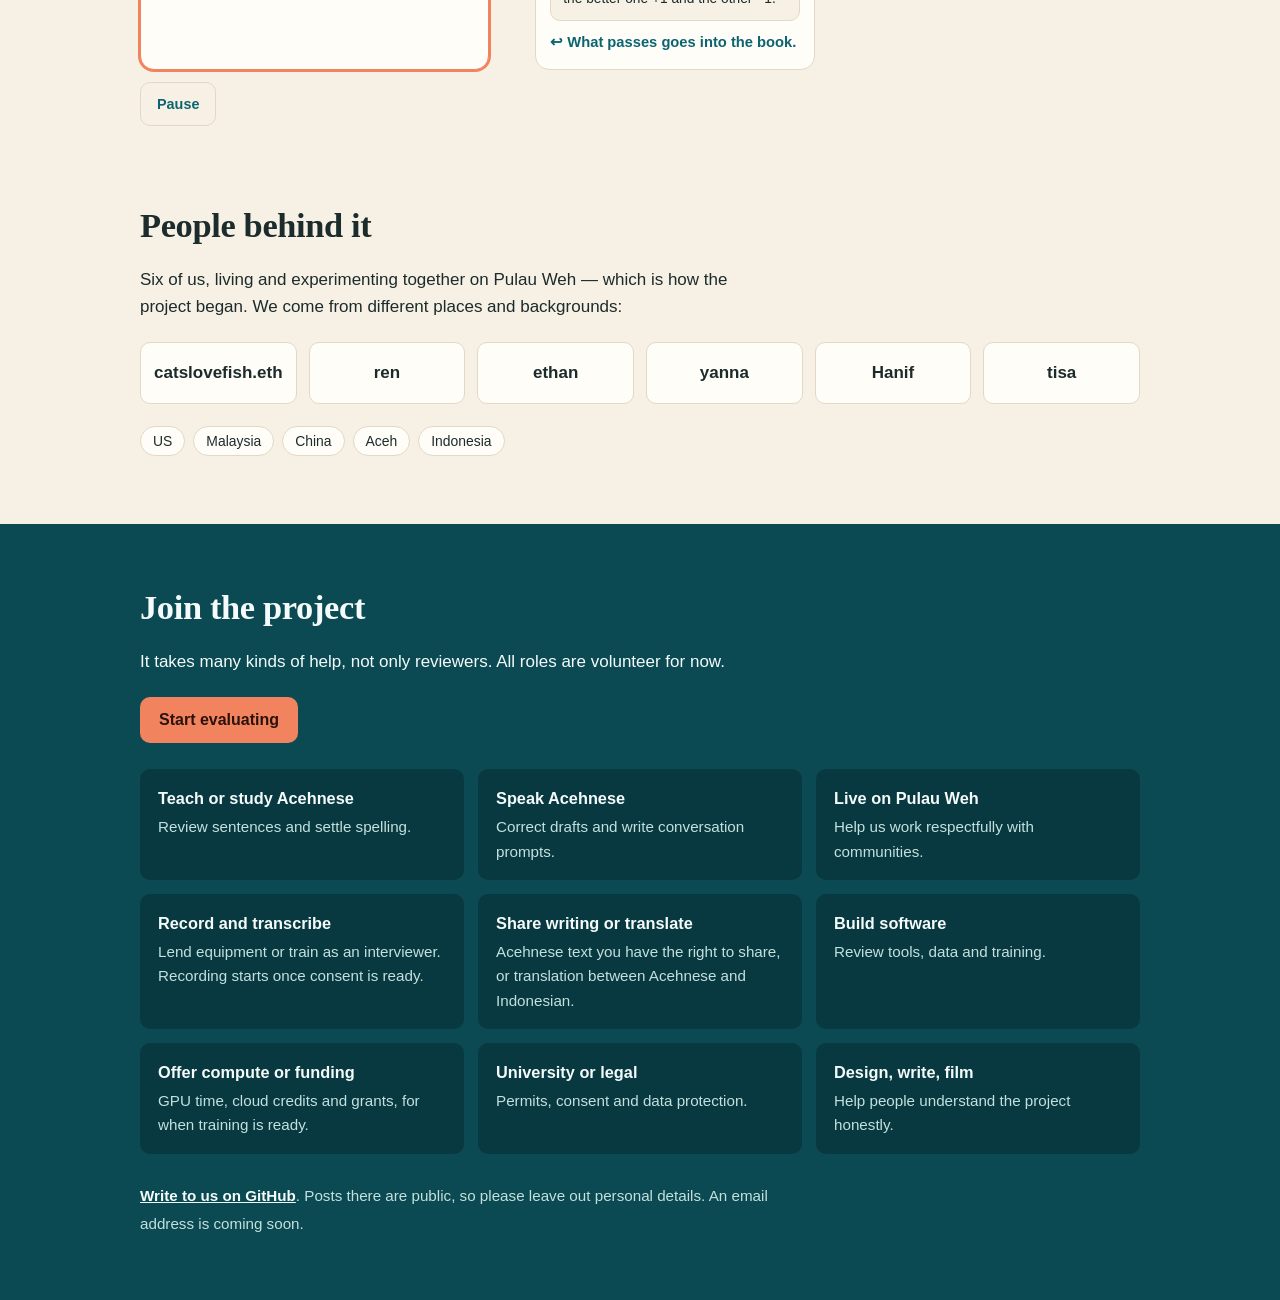
==== commit 30a5f76a: "Split the tool page into Evaluation and Talk with the model Reviewing and trying the model are diffe" ====
--- a/index.html
+++ b/index.html
@@ -25,8 +25,8 @@
     <h1 data-i18n="hero.title">A language lives where it is spoken.</h1>
     <p class="lead" data-i18n="hero.lead">Acehnese is carried in kitchens, on fishing boats and over coffee, far from the data that trained today’s models, which learned about Aceh from other people’s choices and inherited their blind spots. We are a small group from different backgrounds, gathered on Pulau Weh by curiosity and care for the language, helping speakers collect their own words and decide what counts as data, who checks it, and what it is for. This is how we begin to decolonise the technology: a language model held by a community becomes a living archive, one you can question, correct and teach, so knowledge keeps moving, as it always has, from one voice to the next.</p>
     <p class="cta-row">
-      <a class="button coral" href="/app/#review" data-i18n="nav.review">Review sentences</a>
-      <a class="button ghost" href="/app/#try" data-i18n="nav.try">Try the model</a>
+      <a class="button coral" href="/evaluate/" data-i18n="nav.review">Evaluation</a>
+      <a class="button ghost" href="/talk/" data-i18n="nav.try">Talk with the model</a>
     </p>
   </div>
   <svg class="shore" viewBox="0 0 1440 150" preserveAspectRatio="none" aria-hidden="true">
@@ -103,7 +103,7 @@
     <div class="wrap">
       <h2 data-i18n="join.title">Join the project</h2>
       <p class="narrow-text" data-i18n="join.p">It takes many kinds of help, not only reviewers. All roles are volunteer for now.</p>
-      <p class="cta-row"><a class="button coral" href="/app/#review" data-i18n="join.cta">Start reviewing</a></p>
+      <p class="cta-row"><a class="button coral" href="/evaluate/" data-i18n="join.cta">Start evaluating</a></p>
       <ul class="roles">
         <li>
           <h3 data-i18n="join.teach.title">Teach or study Acehnese</h3>
--- a/style.css
+++ b/style.css
@@ -179,12 +179,6 @@
 .tool .topbar nav a { color: var(--accent); }
 .tool .wrap-notice { max-width: 720px; margin-top: 12px; }
 #whoami { margin-top: 10px; min-height: 1.2em; }
-.tabs { display: flex; gap: 6px; margin-top: 8px; border-bottom: 1px solid var(--border); }
-.tabs [role=tab] {
-  min-height: 44px; border: 0; border-bottom: 3px solid transparent; border-radius: 0;
-  background: transparent; color: var(--muted); padding: 8px 14px;
-}
-.tabs [role=tab][aria-selected="true"] { color: var(--fg); border-bottom-color: var(--coral); }
 .tool section { padding-block: 22px 8px; }
 .tool h2 { font-size: 1.55rem; }
 label { display: block; margin: 14px 0; font-weight: 500; }
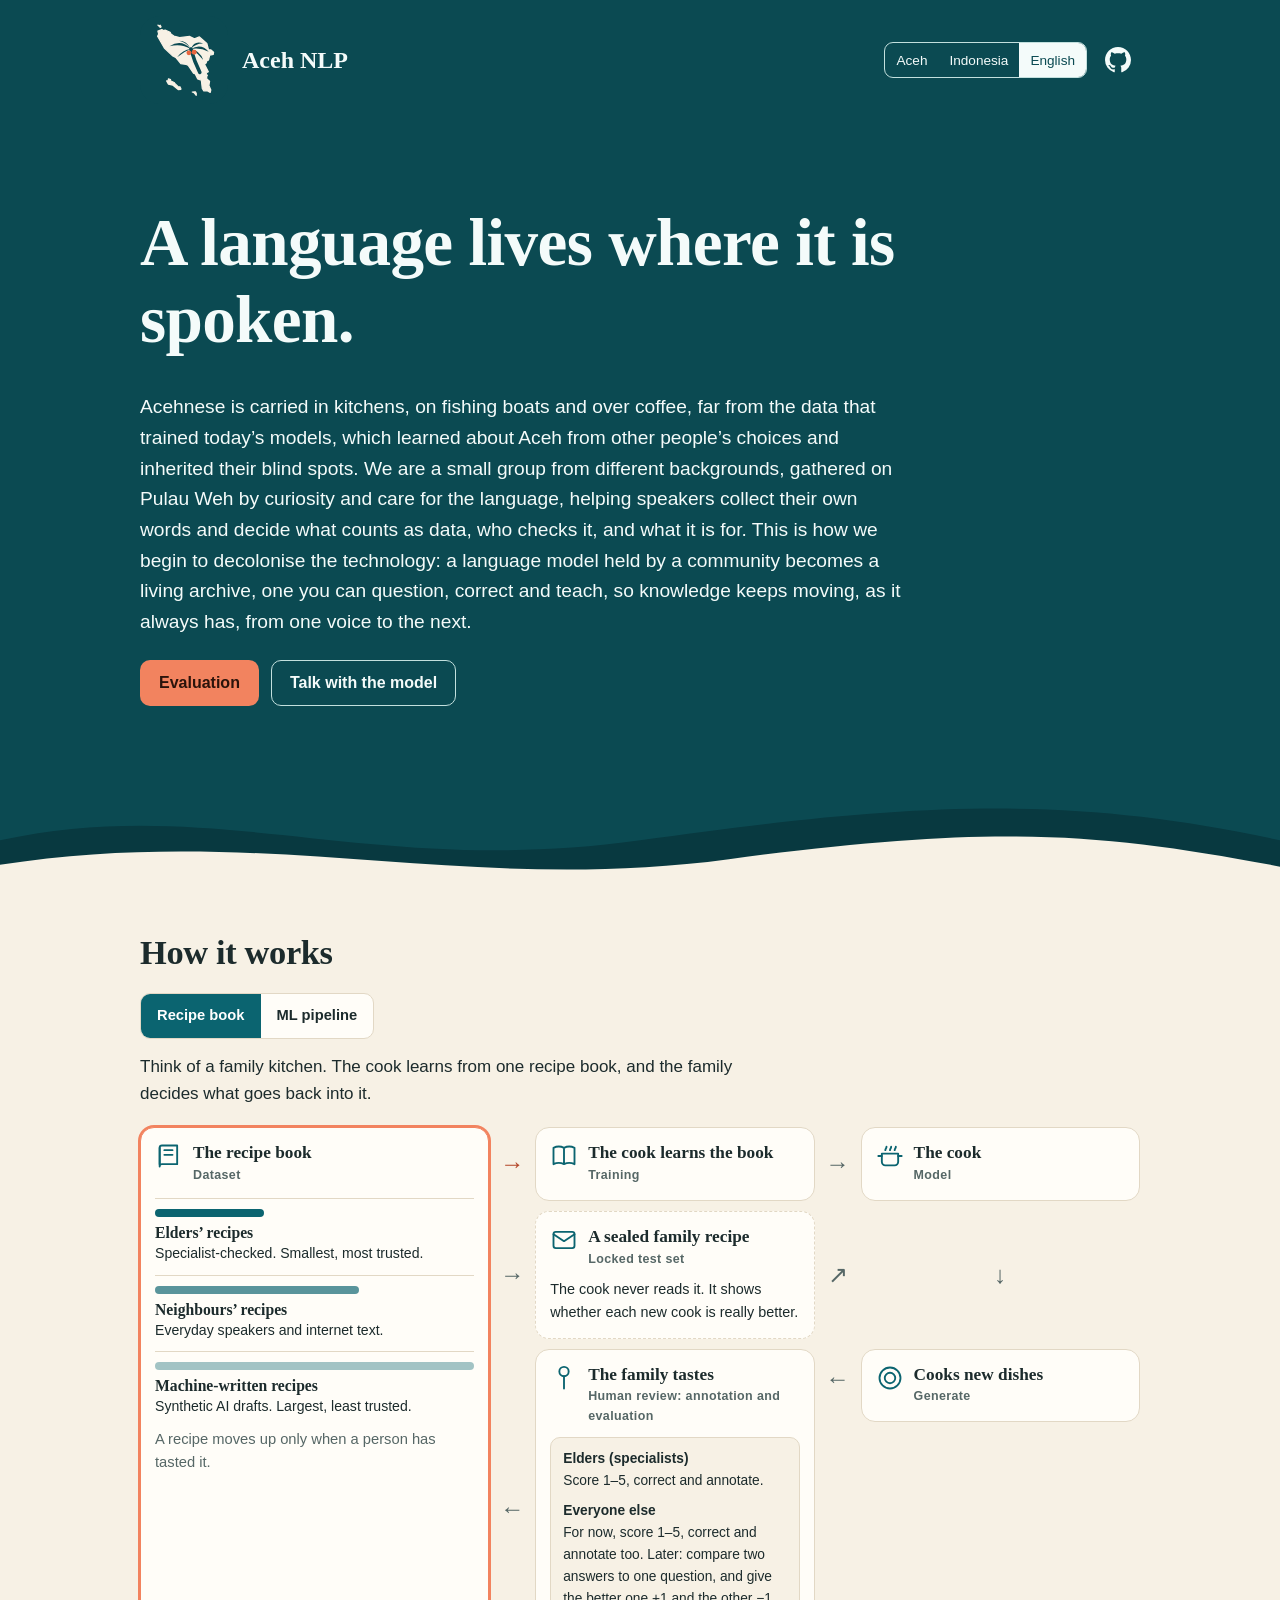
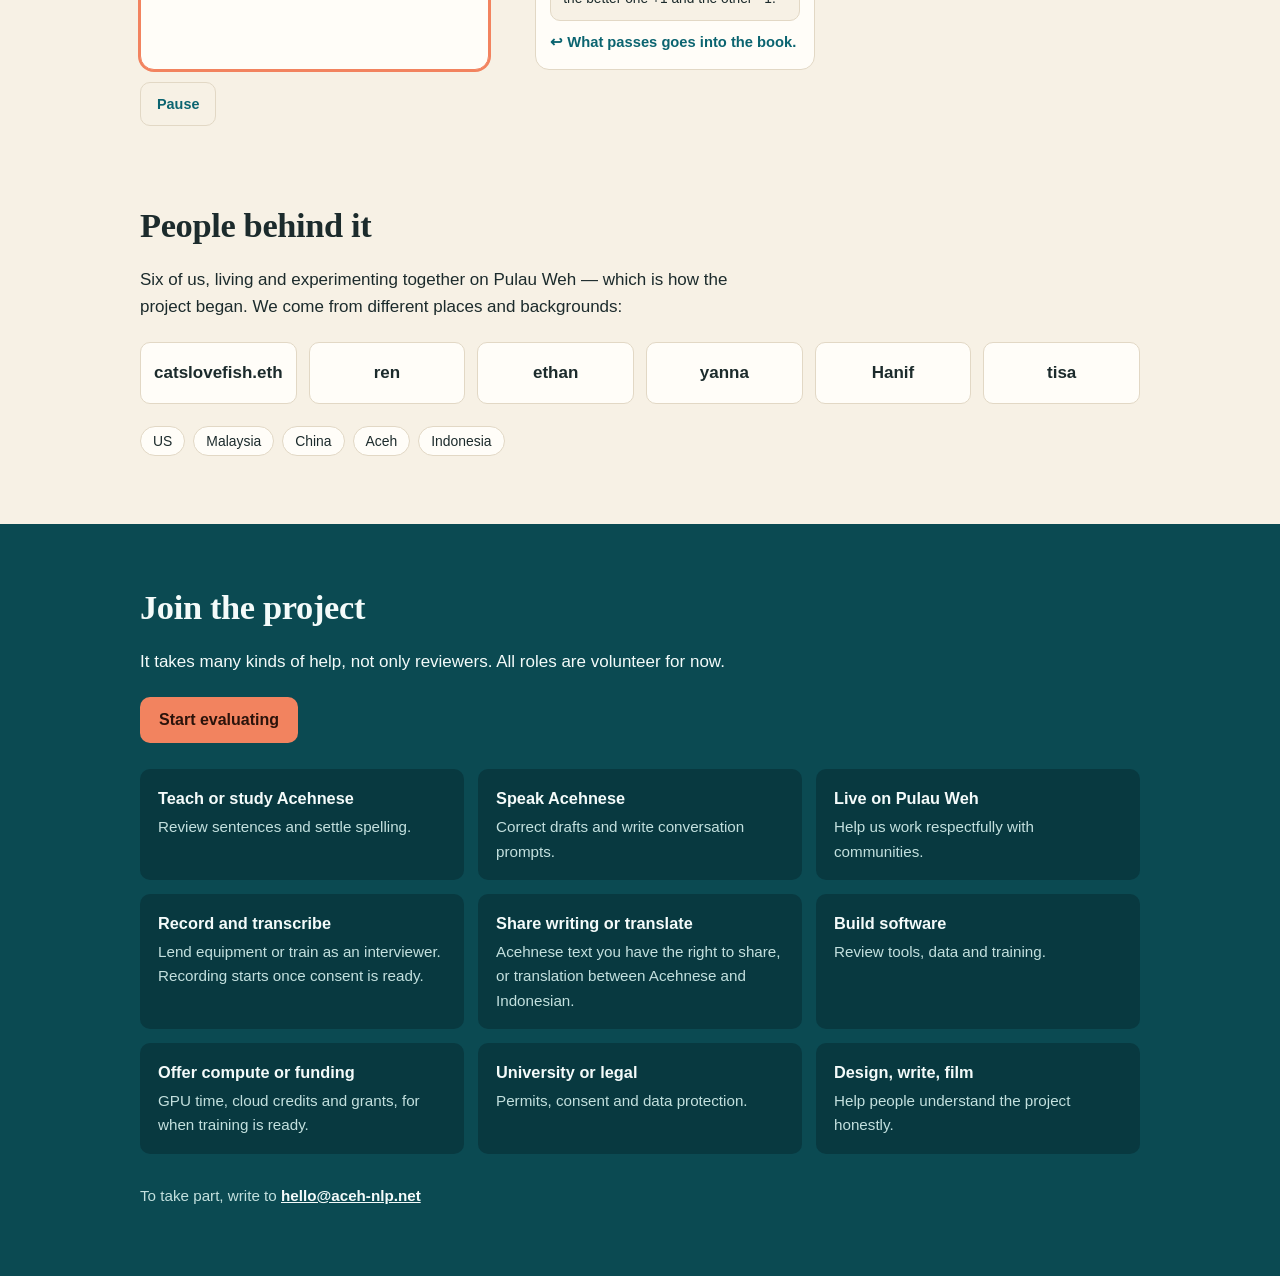
==== commit d3e244e1: "Use hello@aceh-nlp.net as the Join contact It replaces the temporary GitHub issues link, which neede" ====
--- a/index.html
+++ b/index.html
@@ -142,7 +142,7 @@
           <p data-i18n="join.story.text">Help people understand the project honestly.</p>
         </li>
       </ul>
-      <p class="join-contact narrow-text"><a href="https://github.com/aceh-nlp/frontend/issues/new" rel="noopener" data-i18n="join.contact.link">Write to us on GitHub</a>. <span data-i18n="join.contact">Posts there are public, so please leave out personal details. An email address is coming soon.</span></p>
+      <p class="join-contact narrow-text"><span data-i18n="join.contact">To take part, write to</span> <a href="mailto:hello@aceh-nlp.net">hello@aceh-nlp.net</a></p>
     </div>
   </section>
 </main>
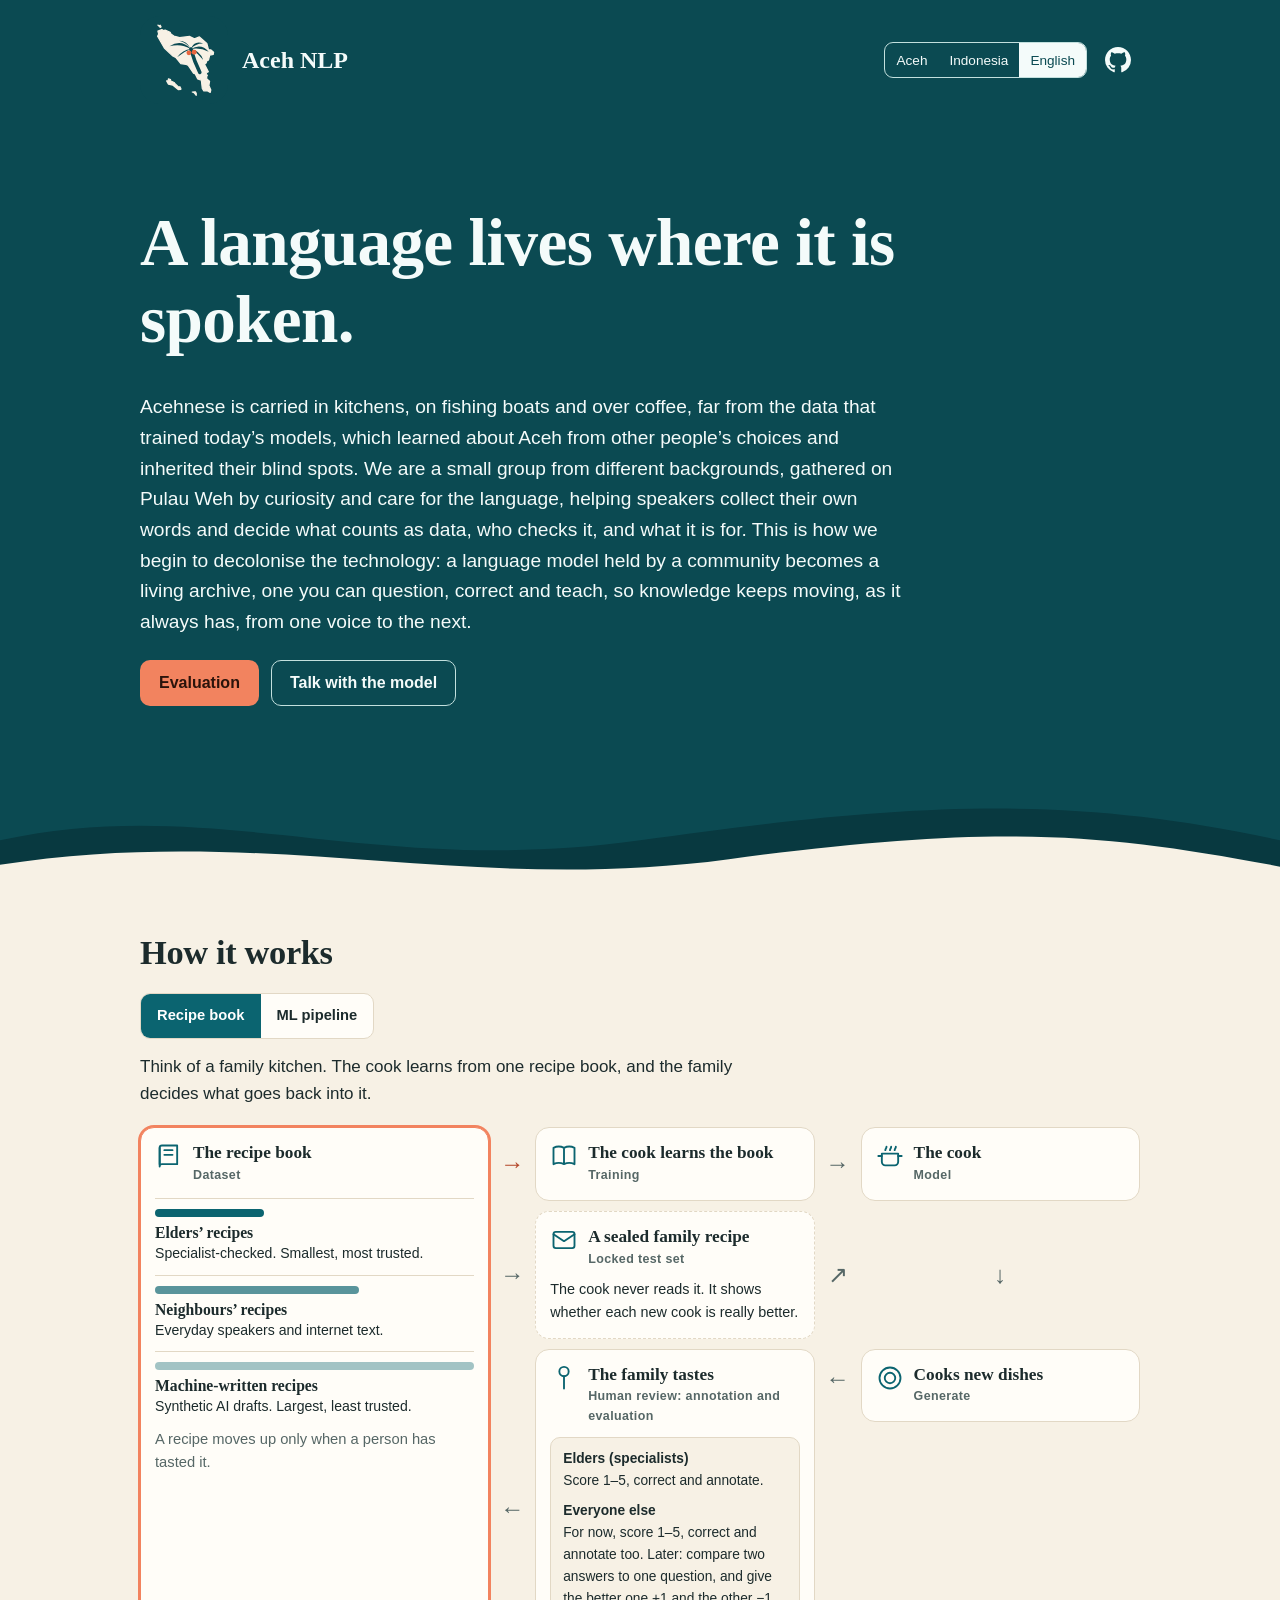
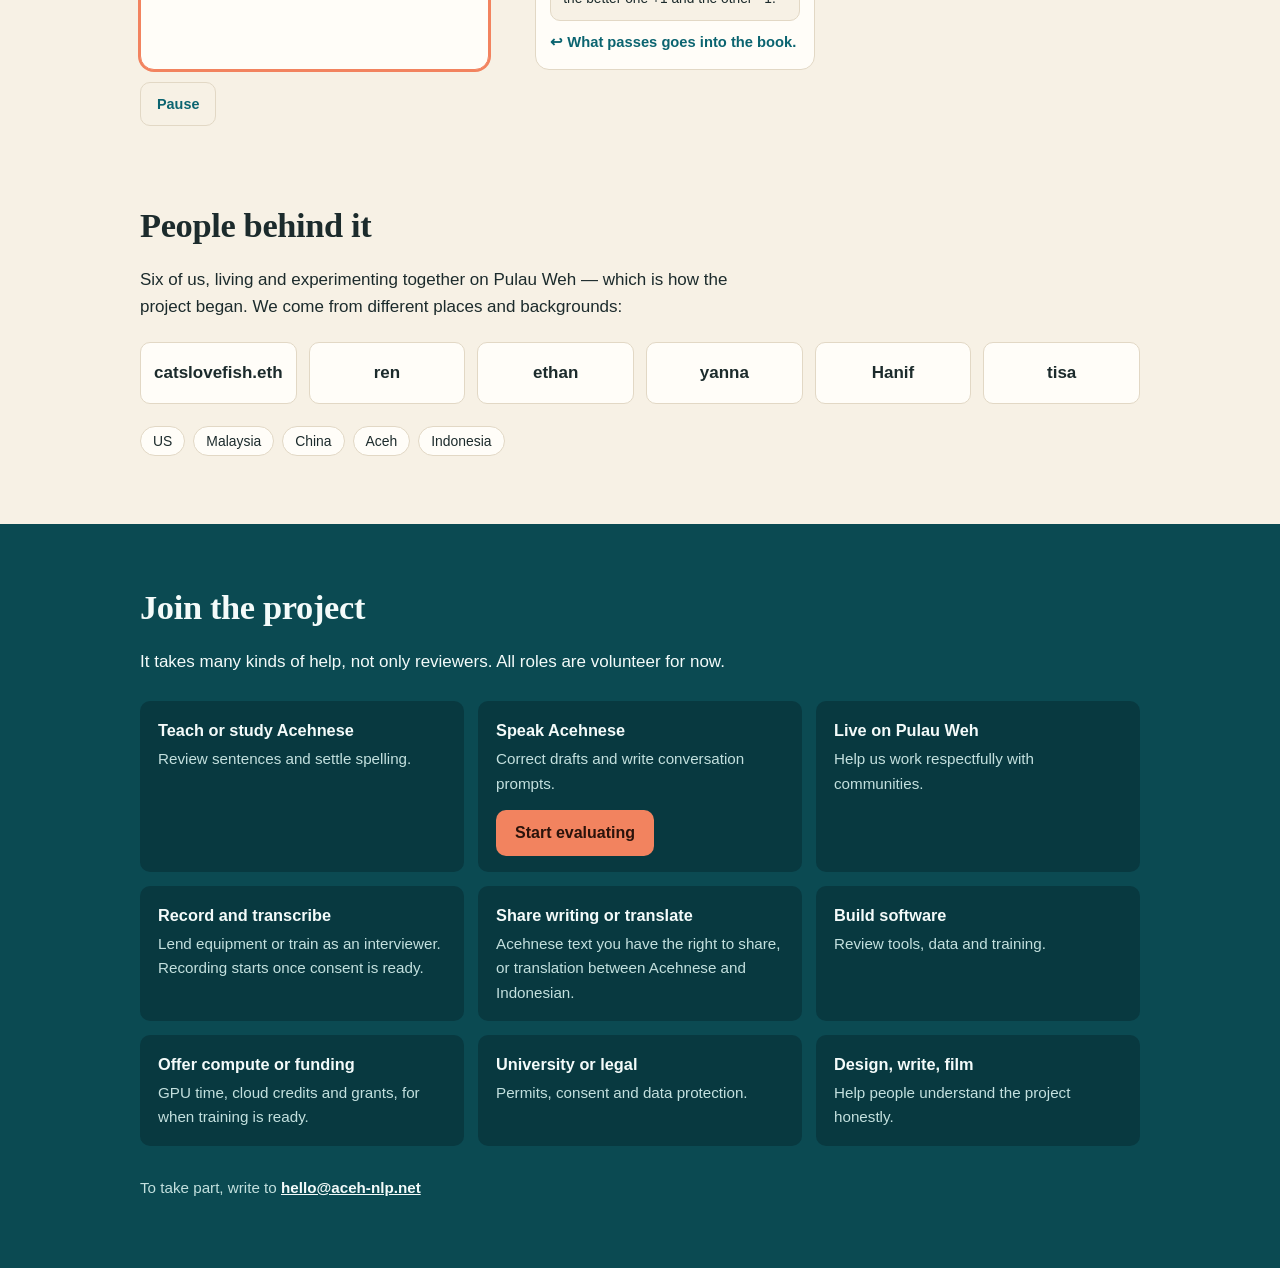
==== commit 3a4dbcbf: "Move Start evaluating into the Speak Acehnese card Co-Authored-By: Claude Opus 5.5 <noreply@anthropi" ====
--- a/index.html
+++ b/index.html
@@ -103,7 +103,6 @@
     <div class="wrap">
       <h2 data-i18n="join.title">Join the project</h2>
       <p class="narrow-text" data-i18n="join.p">It takes many kinds of help, not only reviewers. All roles are volunteer for now.</p>
-      <p class="cta-row"><a class="button coral" href="/evaluate/" data-i18n="join.cta">Start evaluating</a></p>
       <ul class="roles">
         <li>
           <h3 data-i18n="join.teach.title">Teach or study Acehnese</h3>
@@ -112,6 +111,7 @@
         <li>
           <h3 data-i18n="join.speak.title">Speak Acehnese</h3>
           <p data-i18n="join.speak.text">Correct drafts and write conversation prompts.</p>
+          <a class="button coral" href="/evaluate/" data-i18n="join.cta">Start evaluating</a>
         </li>
         <li>
           <h3 data-i18n="join.local.title">Live on Pulau Weh</h3>
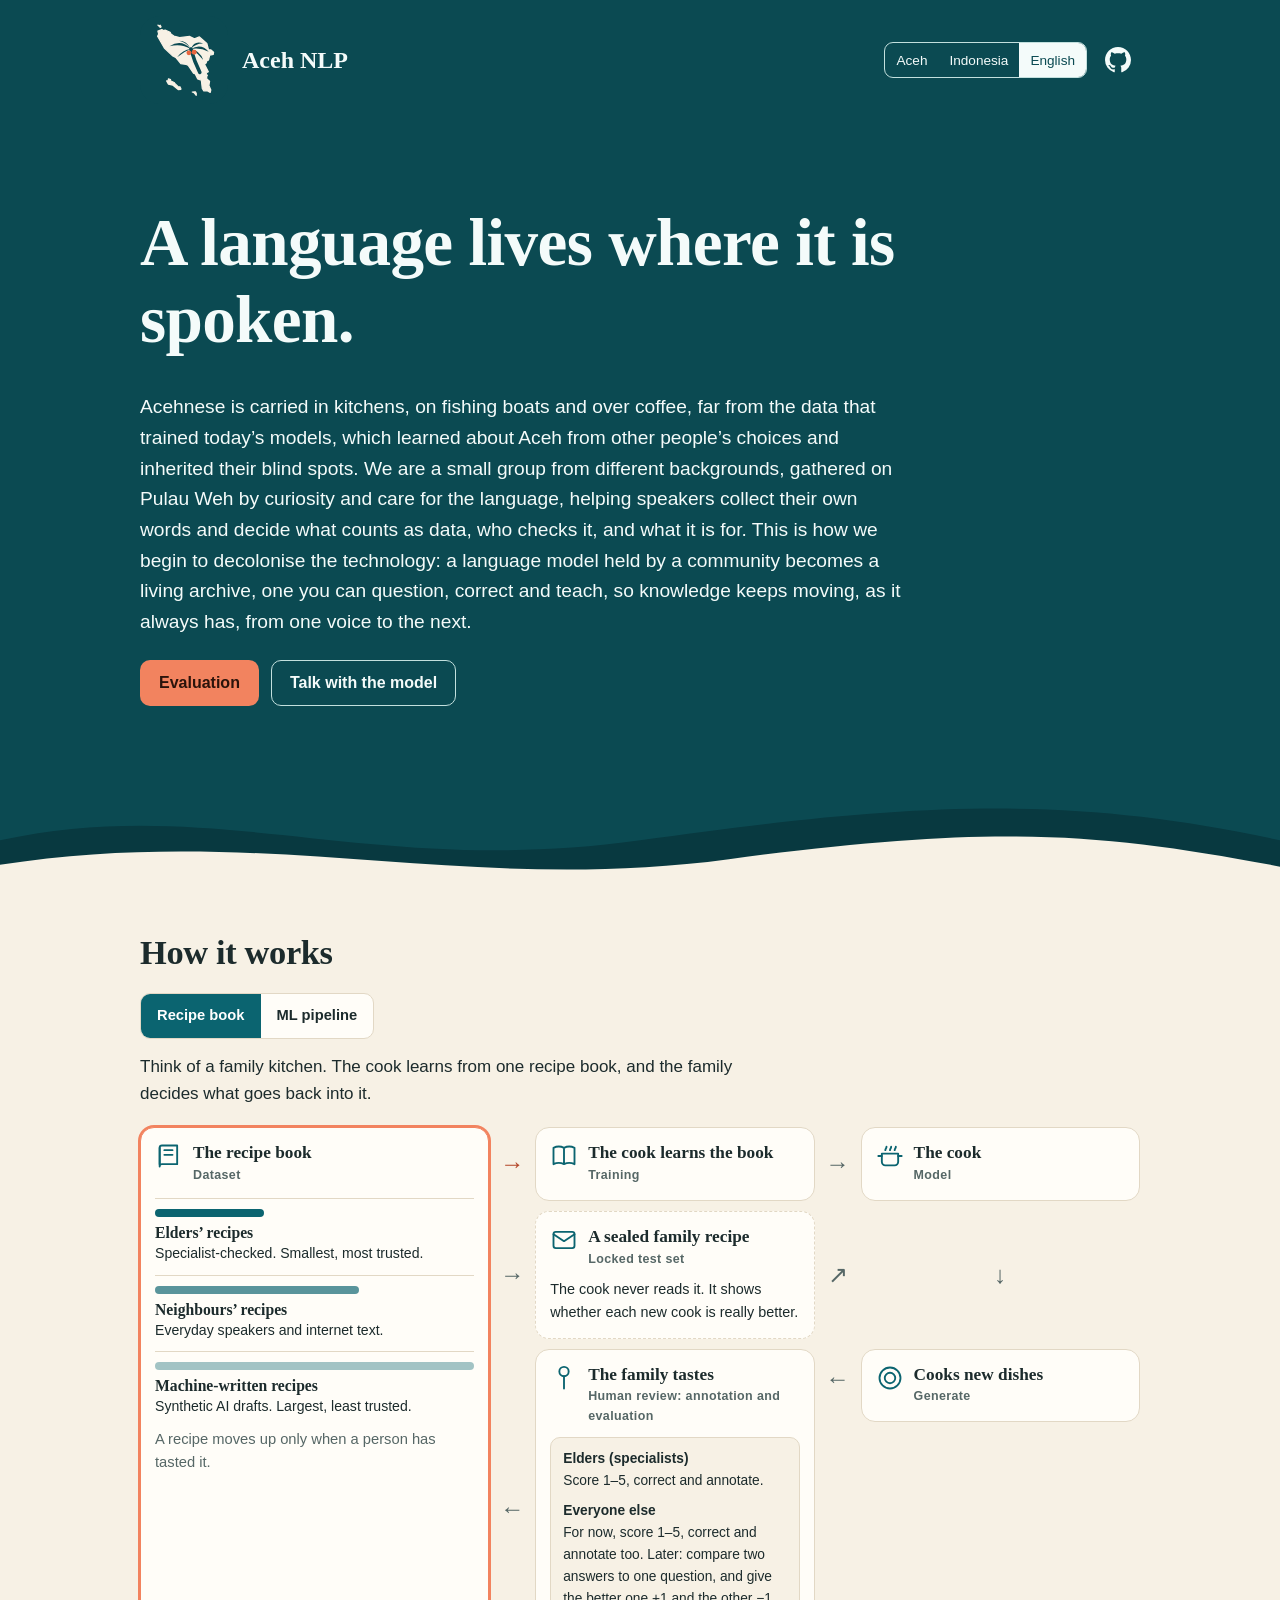
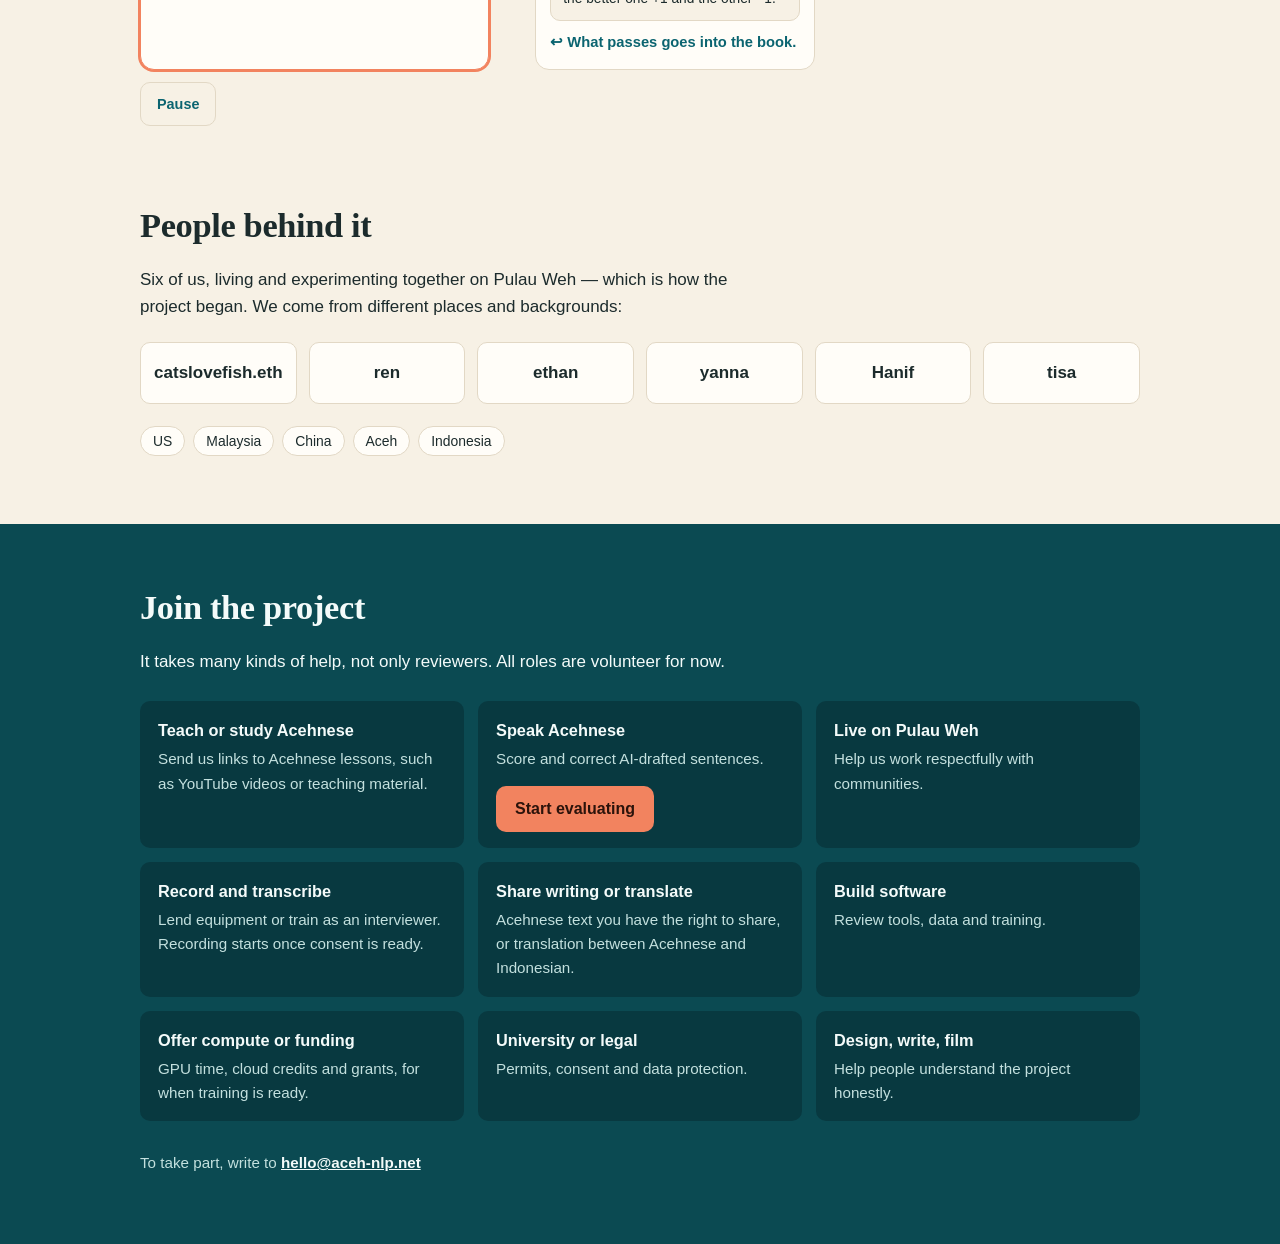
==== commit 6919d848: "Separate the Teach and Speak cards in Join Speak Acehnese is now evaluation. Teach or study Acehnese" ====
--- a/index.html
+++ b/index.html
@@ -106,11 +106,11 @@
       <ul class="roles">
         <li>
           <h3 data-i18n="join.teach.title">Teach or study Acehnese</h3>
-          <p data-i18n="join.teach.text">Review sentences and settle spelling.</p>
+          <p data-i18n="join.teach.text">Send us links to Acehnese lessons, such as YouTube videos or teaching material.</p>
         </li>
         <li>
           <h3 data-i18n="join.speak.title">Speak Acehnese</h3>
-          <p data-i18n="join.speak.text">Correct drafts and write conversation prompts.</p>
+          <p data-i18n="join.speak.text">Score and correct AI-drafted sentences.</p>
           <a class="button coral" href="/evaluate/" data-i18n="join.cta">Start evaluating</a>
         </li>
         <li>
--- a/style.css
+++ b/style.css
@@ -168,7 +168,6 @@
 .roles .button { margin-top: 14px; }
 .join-contact { color: var(--on-sea-muted); font-size: .95rem; margin-bottom: 0; }
 .join-contact a { display: inline-block; padding-block: 4px; color: var(--on-sea); font-weight: 600; }
-.site-footer { display: flex; flex-wrap: wrap; gap: 8px 20px; padding-block: 22px 30px; font-size: .88rem; }
 .github-link { display: inline-flex; align-items: center; justify-content: center; width: 44px; height: 44px; margin-left: -9px; color: var(--muted); }
 .github-link:hover { color: var(--accent); }
 
